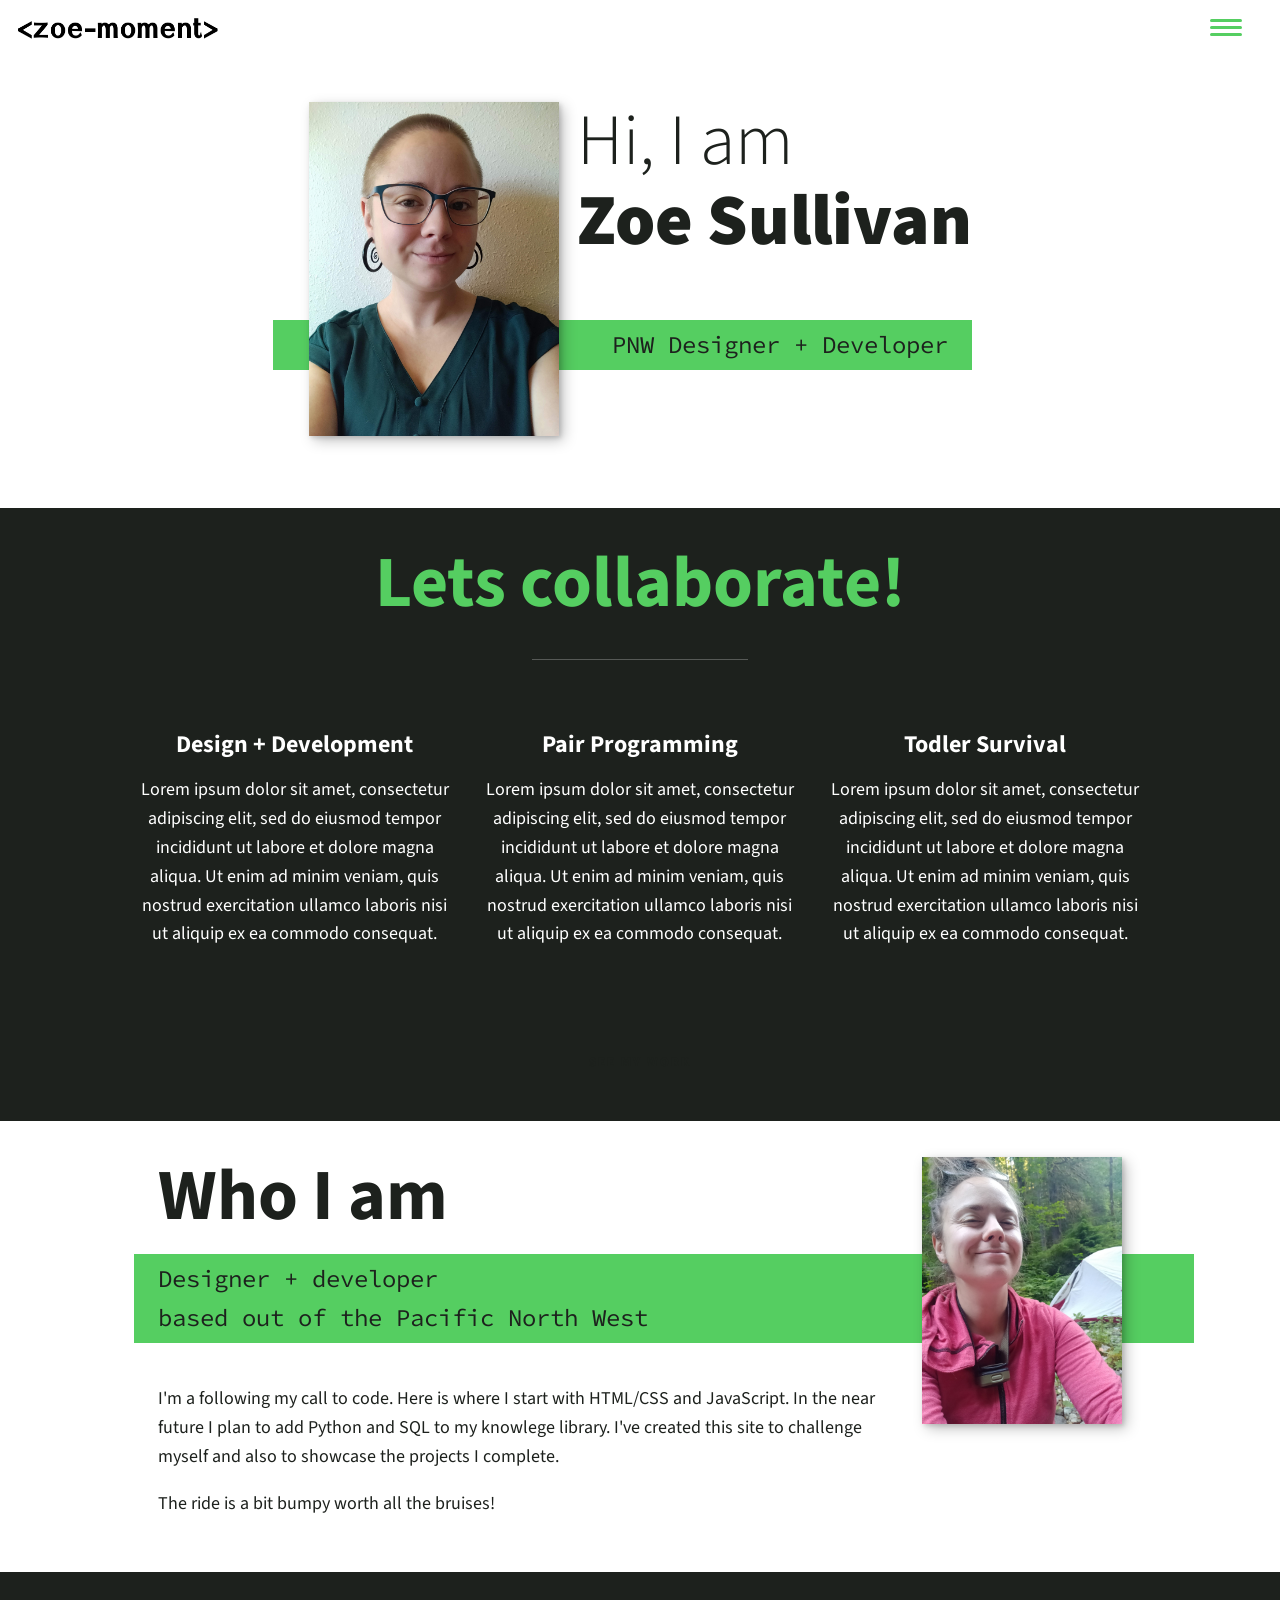
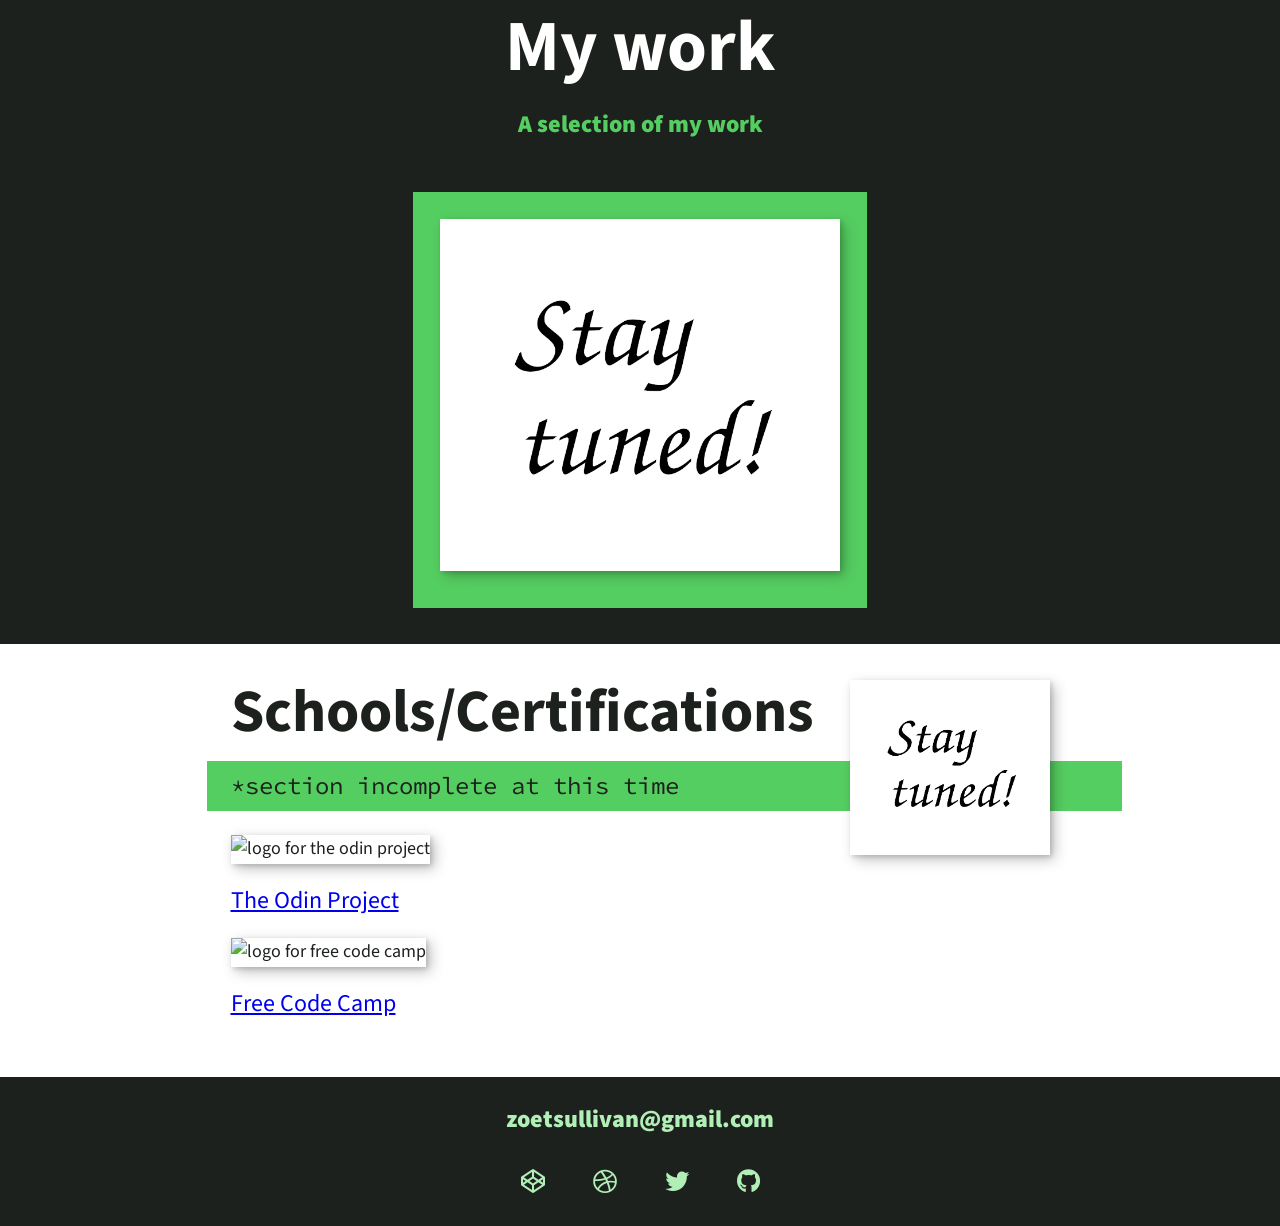
==== index.html @ aca6ae26 "Fix broken nav" ====
<!DOCTYPE html>
<html lang="en">

<head>
  <meta charset="UTF=8">
  <meta name="viewport" content="width=device-width, initial-scale=1.0">
  <title>Portfolio - Zoe T Sullivan</title>
  <link rel="stylesheet" href="https://cdnjs.cloudflare.com/ajax/libs/normalize/7.0.0/normalize.min.css">
  <link rel="stylesheet" href="https://cdnjs.cloudflare.com/ajax/libs/font-awesome/5.11.2/css/all.css"
    integrity="sha256-46qynGAkLSFpVbEBog43gvNhfrOj+BmwXdxFgVK/Kvc=" crossorigin="anonymous" />
  <!-- Update these fonts -->
  <link rel="stylesheet" href="https://fonts.googleapis.com/css?family=Oswald">
  <link rel="stylesheet"
    href="https://fonts.googleapis.com/css?family=Source+Code+Pro:400,900|Source+Sans+Pro:300,900&display=swap">
  <link rel="stylesheet" href="css/styles.css" type="text/css">
</head>

<body>

  <header>
    <div class="logo--div">
      <img src="img/z-logo.png" class="logo">
    </div>
    <button class="nav-toggle btn" aria-label="toggle navigation">
      <span class="hamburger"></span>
    </button>
    <nav class="nav">
      <ul class="nav__list">
        <li class="nav__item"><a href="#home" class="nav__link">Home</a></li>
        <li class="nav__item"><a href="about" class="nav__link">About</a></li>
        <li class="nav__item"><a href="#work" class="nav__link">My Work</a></li>
        <li class="nav__item"><a href="#edu" class="nav__link">Education</a></li>
      </ul>
    </nav>
  </header>



  <main>

    <!-- Introduction -->
    <section class="intro">
      <h1 class="section__title section__title--intro">
        Hi, I am <strong>Zoe Sullivan</strong>
      </h1>
      <p class="section__subtitle section__subtitle--intro">PNW Designer + Developer</p>
      <img src="img/zoe.jpg" alt="a picture of Zoe smiling" class="section__img section__img--intro">
    </section>




      <!-- My Services-->
      <section class="my-services" id="services">
        <h2 class="section__title section__title--services">Lets collaborate!</h2>
        <div class="services">

          <div class="service">
            <h3>Design + Development</h3>
            <p>Lorem ipsum dolor sit amet, consectetur adipiscing elit, sed do eiusmod tempor incididunt ut labore et
              dolore magna aliqua. Ut enim ad minim veniam, quis nostrud exercitation ullamco laboris nisi ut aliquip ex
              ea commodo consequat.</p>
          </div> <!-- / service -->

          <div class="service">
            <h3>Pair Programming</h3>
            <p>Lorem ipsum dolor sit amet, consectetur adipiscing elit, sed do eiusmod tempor incididunt ut labore et
              dolore magna aliqua. Ut enim ad minim veniam, quis nostrud exercitation ullamco laboris nisi ut aliquip ex
              ea commodo consequat.</p>
          </div> <!-- / service -->

          <div class="service">
            <h3>Todler Survival</h3>
            <p>Lorem ipsum dolor sit amet, consectetur adipiscing elit, sed do eiusmod tempor incididunt ut labore et
              dolore magna aliqua. Ut enim ad minim veniam, quis nostrud exercitation ullamco laboris nisi ut aliquip ex
              ea commodo consequat.</p>
          </div> <!-- / service -->

        </div><!-- / services -->
        <a href="#work" class="btn">See My Work</a>
      </section>








      <!-- About Me -->
      <section class="about-me" id="about">
        <h2 class="section__title section__title--about">Who I am</h2>
        <p class="section__subtitle section__subtitle--about">Designer + developer <br/>based out of the Pacific North West
        </p>

        <div class="about-me__body">
          <p>I'm a following my call to code. Here is where I start with HTML/CSS and JavaScript. In the near future I plan to add Python and SQL to my knowlege library. I've created this site to challenge myself and also to showcase the projects I complete. </p>
          <p>The ride is a bit bumpy worth all the bruises!</p>
        </div>

        <img src="img/zoe2.jpg" class="about-me__img" alt="zoe smiling while camping in the woods">
      </section>











      <!-- My Work-->
      <section class="my-work" id="work">
        <h2 class="section__title section__title--work">My work</h2>
        <p class="section__subtitle section__subtitle--work">A selection of my work</p>
        <div class="portfolio">
          <a href="#" class="portfolio__item">
            <img src="img/tbd.png" alt="" class="portfolio__img">
          </a>
          <!--
          <div class="portfolio__item">
            <h3><strong>Tehya Sullivan</strong></h3>
            <p><em>Website managed from 2016 to present. 
              Page hosted and built on Squarespace.com</em></p>
            <p>Tehya Sullivan is a mixed medium artist from Seattle. 
              Her website has gone through multiple iterations
              since it's inception in 2016.</p>
            <a href="https://tehyasullivan.com/">ShadowMoon Ceramics</a>
            </div>
          
          
          <a href="#" class="portfolio__item">
            h3 class="box4-title"><strong>Portfolio Project</strong></h3>
            <p><em>Website managed from 2021 to present. Hosted via GHPages</em></p>
            <p>Prortfolio completed per instruction from Epicodus</p>
              <a href="https://zoe-moment.github.io/portfolio/">My Profile Page</a>
          </a>
          
          <a href="#" class="portfolio__item">
            <img src="img/tbd.png" alt="" class="portfolio__img">
          </a>
          
          <a href="#" class="portfolio__item">
            <img src="img/tbd.png" alt="" class="portfolio__img">
          </a>

          <a href="#" class="portfolio__item">
            <img src="img/tbd.png" alt="" class="portfolio__img">
          </a>     -->          
        </div>
      </section>




      <!-- About Me -->
      <section class="about-me about-me--edu" id="edu">
        <h2 class="section__title section__title--about" id="sc">Schools/Certifications</h2>
        <p class="section__subtitle section__subtitle--about">*section incomplete at this time</p>

        <div class="about-me__body">
        <img src="https://www.theodinproject.com/apple-touch-icon.png" 
        alt="logo for the odin project"
        class="section__img section__img--edu">
        <p><a href="https://www.theodinproject.com/" class="section__subtitle">The Odin Project</a></p>
      </div>
      <div>
        <img src="https://www.freecodecamp.org/icons/icon-144x144.png?v=6cba562cbd10e31af925a976f3db73f7"
          alt="logo for free code camp"
          class="section__img section__img--edu">
        <p><a href="https://www.freecodecamp.org/" class="section__subtitle">Free Code Camp</a></p>
      </div>
    </div>


        <img src="img/tbd.png" class="edu__img" alt="#">
      </section>


<!-- 
    <section class="edu" id="education">
      <div class="box3">
        <h2 class="section__title">SCHOOLS</h2>
        <div>
          <img src="https://www.theodinproject.com/apple-touch-icon.png" 
          alt="logo for the odin project"
          class="section__img section__img--edu">
          <a href="https://www.theodinproject.com/" class="section__subtitle">The Odin Project</a>
        </div>
        <div>
          <img src="https://www.freecodecamp.org/icons/icon-144x144.png?v=6cba562cbd10e31af925a976f3db73f7"
            alt="logo for free code camp"
            class="section__img section__img--edu">
          <a href="https://www.freecodecamp.org/" class="section__subtitle">Free Code Camp</a>
        </div>
      </div>
    </section> -->




<!-- RESOURCES --

      <h1>Resources I have found helpful along my journey</h1>
      <h2>HTML/CSS</h2>
      <a href="https://developer.mozilla.org/en-US/docs/Web/CSS/z-index">Mozilla MDN</a>
      <a href="https://www.samanthaming.com/flexbox30/">Samantha Ming - Flexbox snippets</a>
      <a href="https://css-tricks.com/">CSS Tricks</a>

      <h3>Flexbox</h3>
      <a href="https://www.samanthaming.com/flexbox30/">Flexbox snippets by Smantha Ming</a>
      <a href="#">x</a>
      <a href="#">x</a>
      <p>Paragraph</p>

      <h3>Fonts</h3>
      <a href="https://www.cssfontstack.com/">Web safe fontss</a>
      <a href="#">x</a>

      <h3>Browswer Compatability</h3>
      <a href="https://caniuse.com/css-filters"></a>
      <a href="#">x</a>


      <h2>SOFTWARE</h2>
      <p>VS Code</p>
      <p>Polypane Browser for coding</p>


      <h2>PODCASTS</h2>
      <p>Lady bug dev (the earlier seasons)</p>

  --- END RESOURCES -->




      <!-- Footer -->
      <footer class="footer">
        <a href="mailto:zoetsullivan@gmail.com" class="footer__link">zoetsullivan@gmail.com</a>
        <ul class="social-list">
          <li class="social-list__item">
            <a class="social-list__link" href="https://codepen.io">
              <i class="fab fa-codepen"></i>
            </a>
          </li>
          <li class="social-list__item">
            <a class="social-list__link" href="http://dribbble.com">
              <i class="fab fa-dribbble"></i>
            </a>
          </li>
          <li class="social-list__item">
            <a class="social-list__link" href="https://twitter.com">
              <i class="fab fa-twitter"></i>
            </a>
          </li>
          <li class="social-list__item">
            <a class="social-list__link" href="https://github.com">
              <i class="fab fa-github"></i>
            </a>
          </li>
        </ul>
      </footer>
      <script src="script.js"></script>
    </body>

</html>
---- css/styles.css ----
/* SETTINGS SITE-WIDE */
*,
*::before,
*::after {
  box-sizing: border-box;
}

html {
  scroll-behavior: smooth;
}



/* VAR PROPERTIES */
:root {
  --ff-primary: 'Source Sans Pro', sans-serif;
  --ff-secondary: 'Source Code Pro', monospace;

  --fw-reg: 300;
  --fw-bold: 900;

  --clr-light: #fff;
  --clr-dark: #1d211d;
  --clr-accent: #55ce61;
  --clr-accent-l: #b1efb7;
  --clr-accent-n: #00ff1a;

  --fs-h1: 3rem;
  --fs-h2:2.25rem;
  --fs-h3: 1.25rem;
  --fs-body: 1rem;

  --bs: 0.25em 0.25em 0.75em rgba(0,0,0,.25),
        0.125em 0.125em 0.25em rgba(0,0,0,.15);
}



/*Media query for fonts on large screen size*/
@media (min-width: 800px) {
  :root {
    --fs-h1: 4.5rem;
    --fs-h2: 3.75rem;
    --fs-h3: 1.5rem;
    --fs-body: 1.125rem;
  }
}







/* TYPOGRAPHY */

h1,
h2,
h3 {
  line-height: 1.1;
  margin: 0;
}

h1 { font-size: var(--fs-h1); }
h2 { font-size: var(--fs-h2); }
h3 { font-size: var(--fs-h3); }


strong {
  font-weight: var(--fw-bold);
}


/* TYPOGRAPHY
--- TITLES */

.section__title {
  margin: 0;
  font-size: var(--fs-h1);
}

.section__title--intro {
  font-weight: var(--fw-reg);
}

.section__title--intro strong {
  display: block;
}


/* TYPOGRAPHY
--- SUBTITLES */

.section__subtitle {
  margin: 0;
  font-size: var(--fs-h3);
}

.section__subtitle--intro,
.section__subtitle--about {
  background: var(--clr-accent);
  padding: .25em 1em;
  font-family: var(--ff-secondary);
  margin-bottom: 1em;
}

.section__subtitle--work {
  color: var(--clr-accent);
  font-weight: var(--fw-bold);
  margin-bottom: 2em;
}





/* General LAYOUT Styles*/

body {
  background: var(--clr-light);
  color: var(--clr-dark);
  margin:0;
  font-family: var(--ff-primary);
  font-size: var(--fs-body);
  line-height: 1.6;
}

main {
  display: flex;
  flex-direction: column;
}

section {
  padding: 2em 1em;
}





/* NAV BAR */
header {
  display: flex;
  justify-content: space-between;
  padding: 1em;
}

.logo {
  width: 200px;
  box-shadow: none;
}


.nav {
  position: fixed;
  background: var(--clr-dark);
  color: var(--clr-light);
  top: 0;
  bottom: 0;
  left: 0;
  right: 0;
  z-index: 100;
  
  transform: translateX(100%);
  transition: transform 250ms cubic-bezier(.5, 0, .5, 1);
}

.nav__list {
  list-style: none;
  display: flex;
  height: 100%;
  flex-direction: column;
  justify-content: space-evenly;
  justify-content: center;
  align-items: center;
  margin: 0;
  padding: 0;
}

.nav__link {
  color: var(--clr-accent);
  font-weight: var(--fw-bold);
  font-size: var(--fs-h2);
  text-decoration: none;
}

.nav__link:hover {
  color: var(--clr-accent-n);
  text-decoration: dotted;
}

.nav-toggle {
  padding: 3em;
  background: transparent;
  border: 0;
  cursor: pointer;
  position: absolute;
  right: 1em;
  top: 1em;
  z-index: 1000;
}

.nav-open .nav {
  transform: translateX(0);
}

.nav-open .nav-toggle {
  position: fixed;
}

.nav-open .hamburger {
  transform: rotate(.625turn);
}

.nav-open .hamburger::before {
  transform: rotate(90deg) translateX(-7px);
}

.nav-open .hamburger::after {
  opacity: 0;
}



/* NAV BAR
/* HABURGER MENU */

.hamburger {
  display: block;
  position: relative;
}

.hamburger,
.hamburger::before,
.hamburger::after {
  background: var(--clr-accent);
  width: 2.5em;
  height: 3px;
  border-radius: 1em;
  transition: transform 250ms ease-in-out;
}


.hamburger::before,
.hamburger::after {
  content: '';
  position: absolute;
  left: 0;
  right: 0;
}

.hamburger::before { top: 7px; }
.hamburger::after { bottom: 7px; }



/* 
@media (max-width: 40em) {
} */



/* STYLING 
--- ELEMENTS */

:focus {
  outline: 3px solid var(--clr-accent);
  outline-offset: 3px;
}


img {
  max-width: 100%;
  max-inline-size: 100%;
  box-shadow: var(--bs);
}



/* STYLING
--- BUTTONS */

.btn {
  display: inline-block;
  padding: 1em 2em;
  color: var(--clr-dark);
  text-decoration: none;
  cursor: pointer;
  font-size: .8rem;
  text-transform: uppercase;
  letter-spacing: 2px;
  font-weight: var(--fw-bold);
  transition: transform 200ms ease-in-out;
}

.btn:hover {
  transform: scale(1.1);
}






/* STYLING  
--- TITLE */

.section__title {
  margin-bottom: .25em;
}

/* STYLING  
--- SUBTITLE */

.section__subtitle--intro,
.section__subtitle--paragraph {
  background: var(--clr-accent);
}






/* SECTION
--- INTRO */

.intro {
  position: relative;
}

.section__img--intro {
  box-shadow: var(--bs);
}

@media (min-width: 600px) {
  .intro {
    display: grid;
    width: min-content;
    margin: 0 auto;
    grid-column-gap: 1em;
    grid-template-areas: 
      "img title"
      "img subtitle";
    grid-template-columns: min-content max-content;
  }

  .section__img--intro {
    grid-area: img;
    min-width: 250px;
    position: relative;
    z-index: 2;
  }

  .section__subtitle--intro {
    align-self: start;
    grid-column: -1 / 1;
    grid-row: 2;
    text-align: right;
    position: relative;
    left: -1.5em;
    width: calc(100% + 1.5em);
  }
} /* END @media min-width 600px */




/* My Services Section */

.my-services {
  background-color: var(--clr-dark);
  background-image: url(../img/services-bg.png);
  background-size: cover;
  background-blend-mode: multiply;
  color: var(--clr-light);
  text-align: center;
  margin-top: 2em;
}

.section__title--services {
  color: var(--clr-accent);
  position: relative;
}

.section__title--services::after {
  content: '';
  display: block;
  width: 3em;
  height: 1px;
  margin: 0.5em auto 1em;
  background-color: var(--clr-light);
  opacity: .25;
}

.service {
  max-width: 500px;
  margin: 0 auto;
}

.services {
  margin-bottom: 4em;
}

@media (min-width: 800px) {
  .services {
    display: flex;
    max-width: 1000px;
    margin-right: auto;
    margin-left: auto;
  }

  .service + .service {       /* + allows us to ignore first service element, adding space only to the middle and right instance*/
    margin-left: 2em;
  }
}




/* SECTION
--- ABOUT */

.about {
  border: 1rem solid;
  border: 0.5rem outset pink;
  outline: 0.5rem solid khaki;
  font: bold 1rem sans-serif;
  margin: 2rem;
  padding: 2rem;
  outline-offset: -1rem;
}

/* About Me */

.about-me {
  max-width: 1000px;
  margin: 0 auto;
}

.about-me--edu {
  max-width: 100%; /* ADDED FOR SM SCREEN OVERFLOW */
  font-size: var(--fs-body);
}
.about-me--edu h2 {
  font-size: 2rem; /* ADDED FOR SM SCREEN OVERFLOW */
}

.about-me__img {
  box-shadow: var(--bs);
}

@media (min-width: 600px) {
  .about-me {
    display: grid;
    grid-template-columns: 1fr 200px;
    grid-template-areas: 
          "title img"
          "subtitle img"
          "text img";
    grid-column-gap: 2em; 
  }

  .section__title--about {
    grid-area: title;
  }

  .section__subtitle--about {
    grid-column: 1 / -1;
    grid-row: 2;
    position: relative;
    left: -1em;
    width: calc(100% + 4em);
    padding-left: 1em;
    padding-right: calc(200px + 4em);
  }

  .about-me__img,
  .edu__img {
    grid-area: img;
    position: relative;
    z-index: 2;
  }

  .about-me--edu h2 {
    font-size: var(--fs-h2); /* ADDED FOR SM SCREEN OVERFLOW */
  }
}


/* SECTION
--- EDU */







/* SECTION
--- PROJECTS */

.project {
  display: none !important;
}

.project {
    border: 1rem solid;
    border: 0.5rem outset pink;
    outline: 0.5rem solid khaki;
    font: bold 1rem sans-serif;
    margin: 2rem;
    padding: 2rem;
    outline-offset: -1rem;
}

.box4-project {
  padding: 1rem;
}

/* PORTFOLIO */

/* My Work */ /* Container */
.my-work {
  background-color: var(--clr-dark);
  color: var(--clr-light);
  text-align: center;
}

/* My Work */ /* Items/Links */
.portfolio {
  display: grid;
  grid-template-columns: 
    repeat(auto-fit, minmax(300px, 1fr));
}

.portfolio__item {
  background-color: var(--clr-accent);
  overflow: hidden;
  max-width: fit-content; /* LINE ADDED FOR SINGLE PROJECT */
  padding: 1.5em; /* LINE ADDED FOR SINGLE PROJECT */
  margin-right: auto; /* LINE ADDED FOR SINGLE PROJECT */
  margin-left: auto; /* LINE ADDED FOR SINGLE PROJECT */
} 

.portfolio__img {
  width: 100%;
  max-width: 400px; /* LINE ADDED FOR SINGLE PROJECT */
  overflow: hidden;
  transition: 
    transform 750ms cubic-bezier(.5, 0, .5, 1),
    opacity 250ms linear;
}

.portfolio__item:focus {
  z-index: 2;
}

.portfolio__img:hover,
.portfolio__item:focus .portfolio__img {
  transform: scale(1.2);
  opacity: .5;
}



/* Individual portfolio item styles */

.portfolio-item-individual {
  padding: 0 2em 2em;
  max-width: 1000px;
  margin: 0 auto;
}


.portfolio-item-individual p {
  max-width: 700px;
  margin-left: auto;
  margin-right: auto;
}















/* SECTION 
--- FOOTER */

footer {
  font-size: var(--fs-h3);
  font-weight: var(--fw-bold);
  min-width: 100%;
  margin: auto 0;
  padding: 1em 0;
  text-align: center;
  background-color: #111;
  background-color: var(--clr-dark);
  color: #fff;
  color: var(--clr-accent-l);
}
.footer a { 
  color: inherit;
  text-decoration: none;
}

.footer__link:hover {
  text-decoration: underline;
}

.footer__link:hover,
.social-list__link:hover {
  opacity: .7;
  color: var(--clr-accent-n);
}

.social-list {
  list-style: none;
  display: flex;
  justify-content: center;
  margin: 1em 0;
  margin-bottom: 0;
  padding: 0;
}

.social-list__item {
  margin: 0 .5em;
}

.social-list__link {
  padding: .5em;
}





/* FUN BORDER
  border-radius: 1em 4em 1em 4em / 3em 1em 3em 1em;
*/
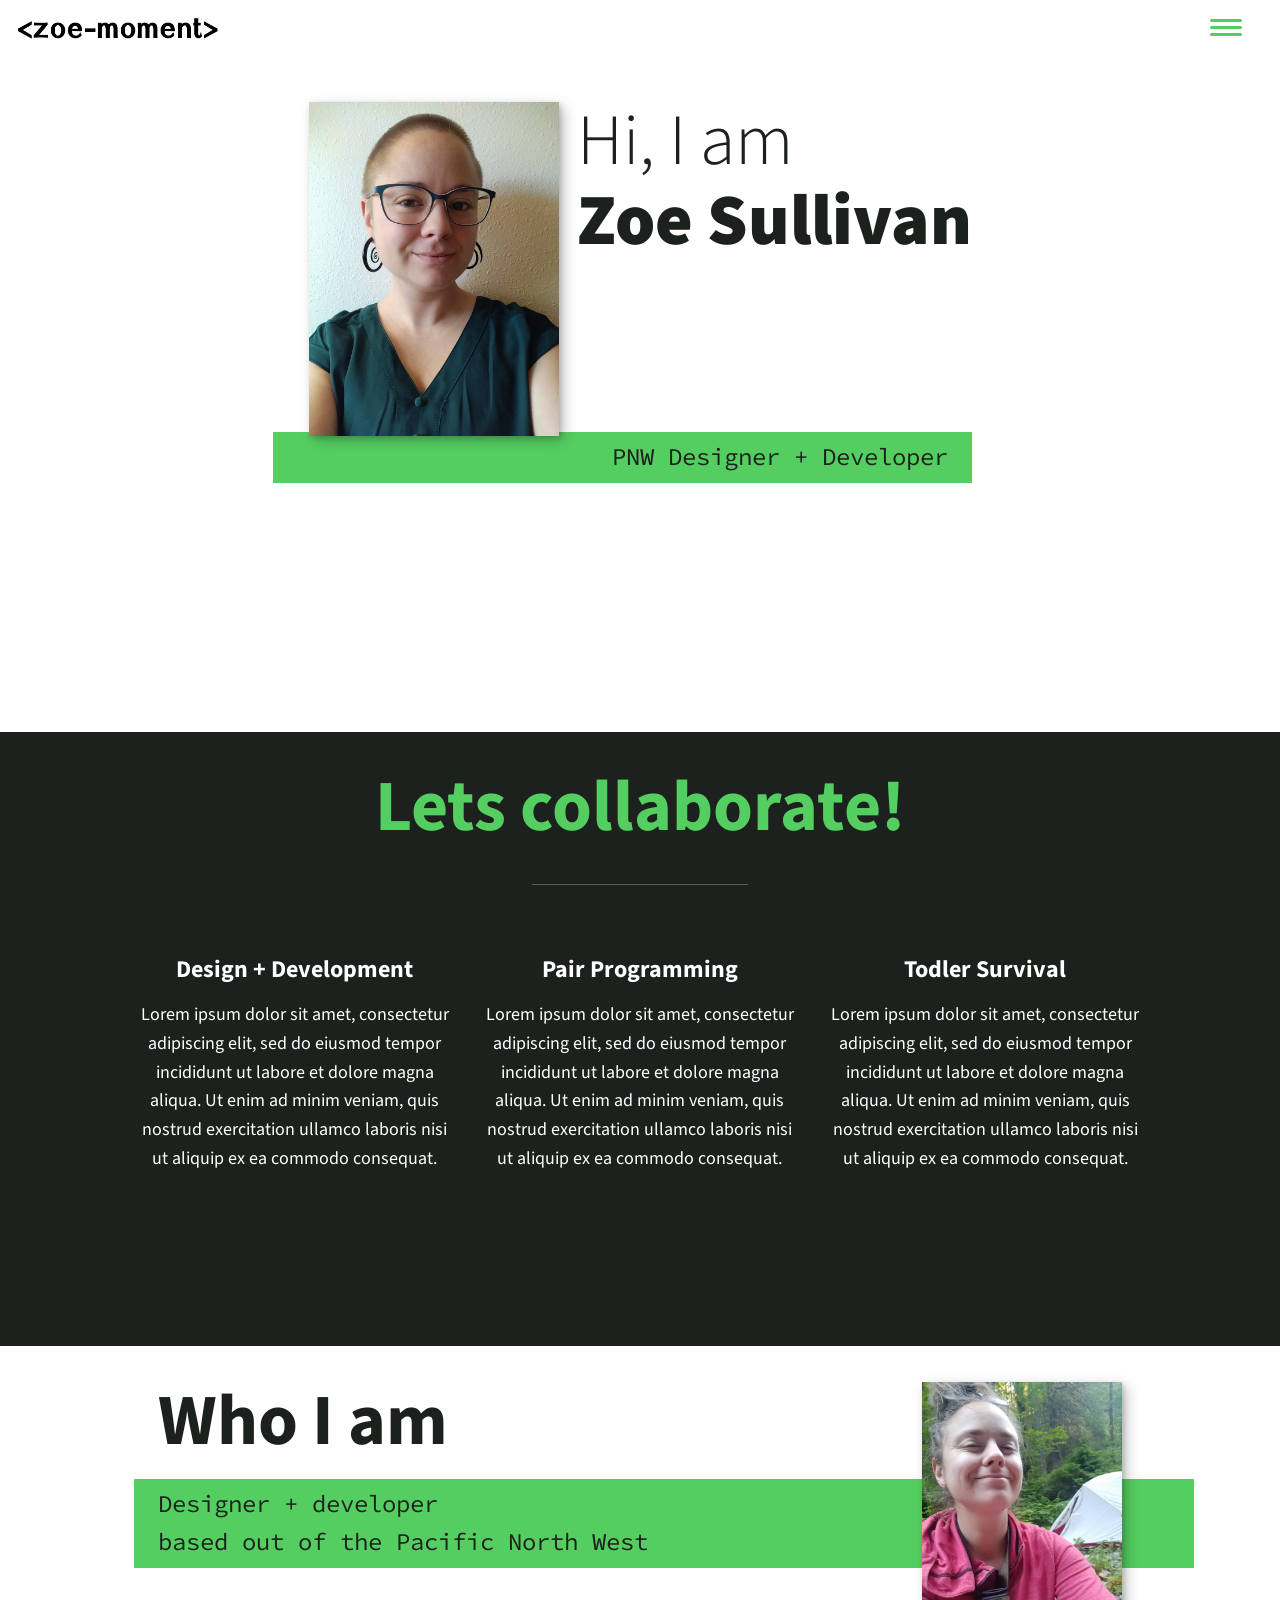
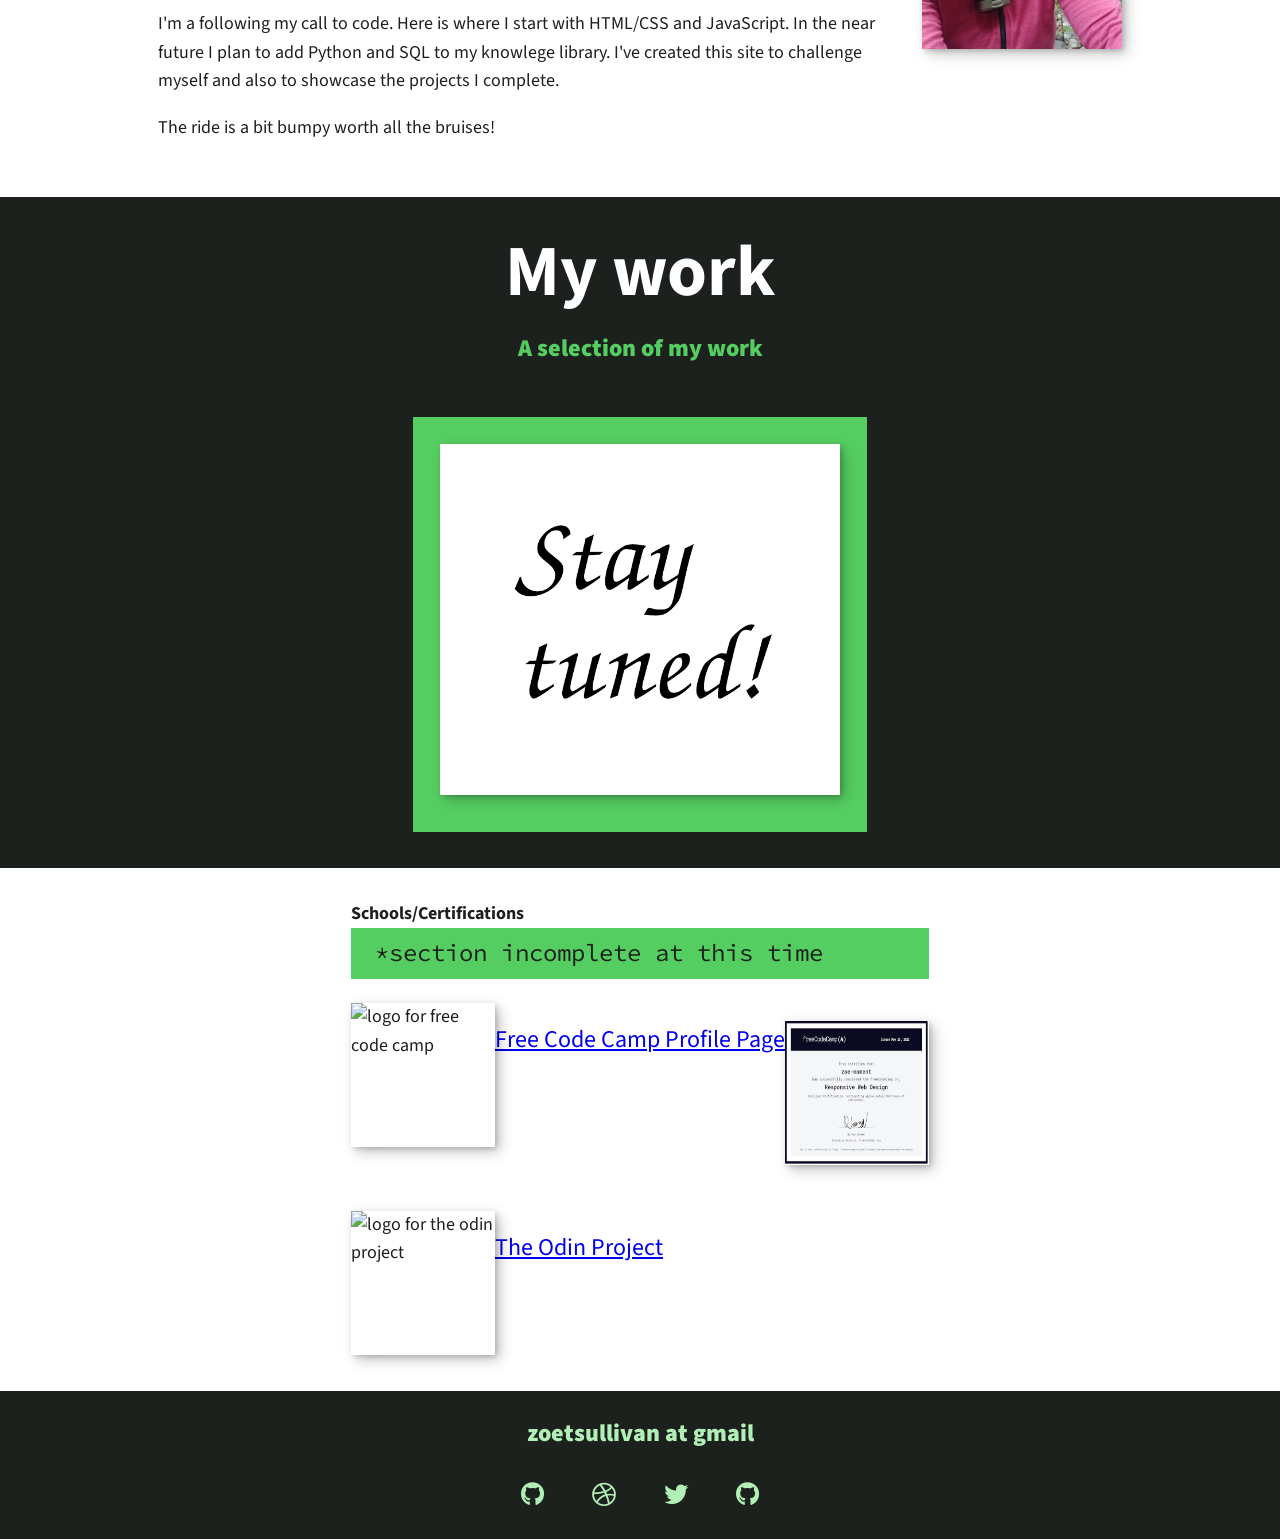
==== commit fa6238fe: "add flexbox to edu" ====
--- a/index.html
+++ b/index.html
@@ -12,14 +12,14 @@
   <link rel="stylesheet" href="https://fonts.googleapis.com/css?family=Oswald">
   <link rel="stylesheet"
     href="https://fonts.googleapis.com/css?family=Source+Code+Pro:400,900|Source+Sans+Pro:300,900&display=swap">
-  <link rel="stylesheet" href="css/styles.css" type="text/css">
+  <link rel="stylesheet" href="assets/css/styles.css" type="text/css">
 </head>
 
 <body>
 
   <header>
     <div class="logo--div">
-      <img src="img/z-logo.png" class="logo">
+      <img src="assets/img/z-logo.png" class="logo">
     </div>
     <button class="nav-toggle btn" aria-label="toggle navigation">
       <span class="hamburger"></span>
@@ -27,7 +27,7 @@
     <nav class="nav">
       <ul class="nav__list">
         <li class="nav__item"><a href="#home" class="nav__link">Home</a></li>
-        <li class="nav__item"><a href="about" class="nav__link">About</a></li>
+        <li class="nav__item"><a href="#about" class="nav__link">About</a></li>
         <li class="nav__item"><a href="#work" class="nav__link">My Work</a></li>
         <li class="nav__item"><a href="#edu" class="nav__link">Education</a></li>
       </ul>
@@ -44,7 +44,7 @@
         Hi, I am <strong>Zoe Sullivan</strong>
       </h1>
       <p class="section__subtitle section__subtitle--intro">PNW Designer + Developer</p>
-      <img src="img/zoe.jpg" alt="a picture of Zoe smiling" class="section__img section__img--intro">
+      <img src="assets/img/zoe.jpg" alt="a picture of Zoe smiling" class="section__img section__img--intro">
     </section>
 
 
@@ -98,7 +98,7 @@
           <p>The ride is a bit bumpy worth all the bruises!</p>
         </div>
 
-        <img src="img/zoe2.jpg" class="about-me__img" alt="zoe smiling while camping in the woods">
+        <img src="assets/img/zoe2.jpg" class="about-me__img" alt="zoe smiling while camping in the woods">
       </section>
 
 
@@ -117,7 +117,7 @@
         <p class="section__subtitle section__subtitle--work">A selection of my work</p>
         <div class="portfolio">
           <a href="#" class="portfolio__item">
-            <img src="img/tbd.png" alt="" class="portfolio__img">
+            <img src="assets/img/tbd.png" alt="" class="portfolio__img">
           </a>
           <!--
           <div class="portfolio__item">
@@ -154,28 +154,27 @@
 
 
 
-
-      <!-- About Me -->
-      <section class="about-me about-me--edu" id="edu">
-        <h2 class="section__title section__title--about" id="sc">Schools/Certifications</h2>
-        <p class="section__subtitle section__subtitle--about">*section incomplete at this time</p>
-
-        <div class="about-me__body">
-        <img src="https://www.theodinproject.com/apple-touch-icon.png" 
-        alt="logo for the odin project"
-        class="section__img section__img--edu">
+      <!-- EDU/About me -->
+      <section class="education" id="edu">
+        <h2 class="section__title section__title--edu" id="sc">Schools/Certifications</h2>
+        <p class="section__subtitle section__subtitle--edu">*section incomplete at this time</p>
+        <div class="flexrow__edu">
+          <img src="https://www.freecodecamp.org/icons/icon-144x144.png" alt="logo for free code camp"
+          class="section__img edu__img">
+          <p><a href="https://www.freecodecamp.org/zoe-moment" class="section__subtitle">Free Code Camp Profile Page</a></p>
+          <p><a href="https://www.freecodecamp.org/certification/zoe-moment/responsive-web-design">
+            <img src="/assets/img/cert-fcc-responsiveWebDesign.png" 
+            class="section__img edu__img"></a></p>
+        </div>
+
+        <div class="flexrow__edu">
+        <img src="https://www.theodinproject.com/apple-touch-icon.png" alt="logo for the odin project" 
+        class="section__img edu__img">
         <p><a href="https://www.theodinproject.com/" class="section__subtitle">The Odin Project</a></p>
       </div>
-      <div>
-        <img src="https://www.freecodecamp.org/icons/icon-144x144.png?v=6cba562cbd10e31af925a976f3db73f7"
-          alt="logo for free code camp"
-          class="section__img section__img--edu">
-        <p><a href="https://www.freecodecamp.org/" class="section__subtitle">Free Code Camp</a></p>
-      </div>
+
     </div>
 
-
-        <img src="img/tbd.png" class="edu__img" alt="#">
       </section>
 
 
@@ -232,6 +231,13 @@
       <h2>PODCASTS</h2>
       <p>Lady bug dev (the earlier seasons)</p>
 
+      open source resources
+      search what is available
+      https://alternativeto.net/software/penpot/about/
+
+      what I have used and liked
+      davinchi
+      penpot
   --- END RESOURCES -->
 
 
@@ -239,31 +245,31 @@
 
       <!-- Footer -->
       <footer class="footer">
-        <a href="mailto:zoetsullivan@gmail.com" class="footer__link">zoetsullivan@gmail.com</a>
+        <a href="mailto:zoetsullivan@gmail.com" class="footer__link">zoetsullivan at gmail</a>
         <ul class="social-list">
           <li class="social-list__item">
-            <a class="social-list__link" href="https://codepen.io">
-              <i class="fab fa-codepen"></i>
-            </a>
-          </li>
-          <li class="social-list__item">
-            <a class="social-list__link" href="http://dribbble.com">
+            <a class="social-list__link" href="https://github.com/zoe-moment">
+              <i class="fab fa-github"></i>
+            </a>
+          </li>
+          <li class="social-list__item">
+            <a class="social-list__link" href="http://dribbble.com/zoe-moment">
               <i class="fab fa-dribbble"></i>
             </a>
           </li>
           <li class="social-list__item">
-            <a class="social-list__link" href="https://twitter.com">
+            <a class="social-list__link" href="https://twitter.com/zoe_moment">
               <i class="fab fa-twitter"></i>
             </a>
           </li>
           <li class="social-list__item">
-            <a class="social-list__link" href="https://github.com">
+            <a class="social-list__link" href="https://github.com/zoe-moment">
               <i class="fab fa-github"></i>
             </a>
           </li>
         </ul>
       </footer>
-      <script src="script.js"></script>
+      <script src="assets/js/script.js"></script>
     </body>
 
 </html>
--- a/assets/css/styles.css
+++ b/assets/css/styles.css
@@ -0,0 +1,712 @@
+/* SETTINGS SITE-WIDE */
+*,
+*::before,
+*::after {
+  box-sizing: border-box;
+}
+
+html {
+  scroll-behavior: smooth;
+}
+
+
+
+/* VAR PROPERTIES */
+:root {
+  --ff-primary: 'Source Sans Pro', sans-serif;
+  --ff-secondary: 'Source Code Pro', monospace;
+
+  --fw-reg: 300;
+  --fw-bold: 900;
+
+  --clr-light: #fff;
+  --clr-dark: #1d211d;
+  --clr-accent: #55ce61;
+  --clr-accent-l: #b1efb7;
+  --clr-accent-n: #00ff1a;
+
+  --fs-h1: 3rem;
+  --fs-h2:2.25rem;
+  --fs-h3: 1.25rem;
+  --fs-body: 1rem;
+
+  --bs: 0.25em 0.25em 0.75em rgba(0,0,0,.25),
+        0.125em 0.125em 0.25em rgba(0,0,0,.15);
+}
+
+
+
+/*Media query for fonts on large screen size*/
+@media (min-width: 800px) {
+  :root {
+    --fs-h1: 4.5rem;
+    --fs-h2: 3.75rem;
+    --fs-h3: 1.5rem;
+    --fs-body: 1.125rem;
+  }
+}
+
+
+
+
+
+
+
+/* TYPOGRAPHY */
+
+h1,
+h2,
+h3 {
+  line-height: 1.1;
+  margin: 0;
+}
+
+h1 { font-size: var(--fs-h1); }
+h2 { font-size: var(--fs-h2); }
+h3 { font-size: var(--fs-h3); }
+
+
+strong {
+  font-weight: var(--fw-bold);
+}
+
+
+/* TYPOGRAPHY
+--- TITLES */
+
+.section__title {
+  margin: 0;
+  font-size: var(--fs-h1);
+}
+
+.section__title--intro {
+  font-weight: var(--fw-reg);
+}
+
+.section__title--intro strong {
+  display: block;
+}
+
+
+/* TYPOGRAPHY
+--- SUBTITLES */
+
+.section__subtitle {
+  margin: 0;
+  font-size: var(--fs-h3);
+}
+
+.section__subtitle--intro,
+.section__subtitle--about,
+.section__subtitle--edu {
+  background: var(--clr-accent);
+  padding: .25em 1em;
+  font-family: var(--ff-secondary);
+  margin-bottom: 1em;
+}
+
+.section__subtitle--work {
+  color: var(--clr-accent);
+  font-weight: var(--fw-bold);
+  margin-bottom: 2em;
+}
+
+
+
+
+
+/* General LAYOUT Styles*/
+
+body {
+  background: var(--clr-light);
+  color: var(--clr-dark);
+  margin:0;
+  font-family: var(--ff-primary);
+  font-size: var(--fs-body);
+  line-height: 1.6;
+}
+
+main {
+  display: flex;
+  flex-direction: column;
+}
+
+section {
+  padding: 2em 1em;
+}
+
+
+
+
+
+/* NAV BAR */
+header {
+  display: flex;
+  justify-content: space-between;
+  padding: 1em;
+}
+
+.logo {
+  width: 200px;
+  box-shadow: none;
+}
+
+
+.nav {
+  position: fixed;
+  background: var(--clr-dark);
+  color: var(--clr-light);
+  top: 0;
+  bottom: 0;
+  left: 0;
+  right: 0;
+  z-index: 100;
+  
+  transform: translateX(100%);
+  transition: transform 250ms cubic-bezier(.5, 0, .5, 1);
+}
+
+.nav__list {
+  list-style: none;
+  display: flex;
+  height: 100%;
+  flex-direction: column;
+  justify-content: space-evenly;
+  justify-content: center;
+  align-items: center;
+  margin: 0;
+  padding: 0;
+}
+
+.nav__link {
+  color: var(--clr-accent);
+  font-weight: var(--fw-bold);
+  font-size: var(--fs-h2);
+  text-decoration: none;
+}
+
+.nav__link:hover {
+  color: var(--clr-accent-n);
+  text-decoration: dotted;
+}
+
+.nav-toggle {
+  padding: 3em;
+  background: transparent;
+  border: 0;
+  cursor: pointer;
+  position: absolute;
+  right: 1em;
+  top: 1em;
+  z-index: 1000;
+}
+
+.nav-open .nav {
+  transform: translateX(0);
+}
+
+.nav-open .nav-toggle {
+  position: fixed;
+}
+
+.nav-open .hamburger {
+  transform: rotate(.625turn);
+}
+
+.nav-open .hamburger::before {
+  transform: rotate(90deg) translateX(-7px);
+}
+
+.nav-open .hamburger::after {
+  opacity: 0;
+}
+
+
+
+/* NAV BAR
+/* HABURGER MENU */
+
+.hamburger {
+  display: block;
+  position: relative;
+}
+
+.hamburger,
+.hamburger::before,
+.hamburger::after {
+  background: var(--clr-accent);
+  width: 2.5em;
+  height: 3px;
+  border-radius: 1em;
+  transition: transform 250ms ease-in-out;
+}
+
+
+.hamburger::before,
+.hamburger::after {
+  content: '';
+  position: absolute;
+  left: 0;
+  right: 0;
+}
+
+.hamburger::before { top: 7px; }
+.hamburger::after { bottom: 7px; }
+
+
+
+/* 
+@media (max-width: 40em) {
+} */
+
+
+
+/* STYLING 
+--- ELEMENTS */
+
+:focus {
+  outline: 3px solid var(--clr-accent);
+  outline-offset: 3px;
+}
+
+
+img {
+  max-width: 100%;
+  max-inline-size: 100%;
+  box-shadow: var(--bs);
+}
+
+
+/* STYLING
+--- BUTTONS */
+
+.btn {
+  display: inline-block;
+  padding: 1em 2em;
+  color: var(--clr-dark);
+  text-decoration: none;
+  cursor: pointer;
+  font-size: .8rem;
+  text-transform: uppercase;
+  letter-spacing: 2px;
+  font-weight: var(--fw-bold);
+  transition: transform 200ms ease-in-out;
+}
+
+.btn:hover {
+  transform: scale(1.1);
+}
+
+
+
+
+
+
+/* STYLING  
+--- TITLE */
+
+.section__title {
+  margin-bottom: .25em;
+}
+
+/* STYLING  
+--- SUBTITLE */
+
+.section__subtitle--intro,
+.section__subtitle--paragraph,
+.section__subtitle--edu {
+  background: var(--clr-accent);
+}
+
+
+
+
+
+
+/* SECTION
+--- INTRO */
+
+.intro {
+  position: relative;
+}
+
+.section__img--intro {
+  box-shadow: var(--bs);
+}
+
+@media (min-width: 600px) {
+  .intro {
+    display: grid;
+    width: min-content;
+    height: 70vh;
+    margin: 0 auto;
+    grid-column-gap: 1em;
+    grid-template-areas: 
+      "img title"
+      "img subtitle";
+    grid-template-columns: min-content max-content;
+  }
+
+  .section__img--intro {
+    grid-area: img;
+    min-width: 250px;
+    position: relative;
+    z-index: 2;
+  }
+
+  .section__subtitle--intro {
+    align-self: start;
+    grid-column: -1 / 1;
+    grid-row: 2;
+    text-align: right;
+    position: relative;
+    left: -1.5em;
+    width: calc(100% + 1.5em);
+  }
+} /* END @media min-width 600px */
+
+
+
+
+/* My Services Section */
+
+.my-services {
+  background-color: var(--clr-dark);
+  background-image: url(../img/services-bg.png);
+  background-size: cover;
+  background-blend-mode: multiply;
+  color: var(--clr-light);
+  text-align: center;
+  margin-top: 2em;
+}
+
+.section__title--services {
+  color: var(--clr-accent);
+  position: relative;
+}
+
+.section__title--services::after {
+  content: '';
+  display: block;
+  width: 3em;
+  height: 1px;
+  margin: 0.5em auto 1em;
+  background-color: var(--clr-light);
+  opacity: .25;
+}
+
+.service {
+  max-width: 500px;
+  margin: 0 auto;
+}
+
+.services {
+  margin-bottom: 4em;
+}
+
+@media (min-width: 800px) {
+  .services {
+    display: flex;
+    max-width: 1000px;
+    margin-right: auto;
+    margin-left: auto;
+  }
+
+  .service + .service {       /* + allows us to ignore first service element, adding space only to the middle and right instance*/
+    margin-left: 2em;
+  }
+}
+
+
+
+
+/* SECTION
+--- ABOUT */
+
+.about {
+  border: 1rem solid;
+  border: 0.5rem outset pink;
+  outline: 0.5rem solid khaki;
+  font: bold 1rem sans-serif;
+  margin: 2rem;
+  padding: 2rem;
+  outline-offset: -1rem;
+}
+
+/* About Me */
+
+.about-me {
+  max-width: 1000px;
+  margin: 0 auto;
+}
+
+.about-me--edu {
+  max-width: 100%; /* ADDED FOR SM SCREEN OVERFLOW */
+  font-size: var(--fs-body);
+}
+.about-me--edu h2 {
+  font-size: 2rem; /* ADDED FOR SM SCREEN OVERFLOW */
+}
+
+.about-me__img {
+  box-shadow: var(--bs);
+}
+
+@media (min-width: 600px) {
+  
+  .about-me {
+    display: grid;
+    grid-template-columns: 1fr 200px;
+    grid-template-areas: 
+          "title img"
+          "subtitle img"
+          "text img";
+    grid-column-gap: 2em; 
+  }
+
+  .section__title--about {
+    grid-area: title;
+  }
+
+  .section__subtitle--about {
+    grid-column: 1 / -1;
+    grid-row: 2;
+    position: relative;
+    left: -1em;
+    width: calc(100% + 4em);
+    padding-left: 1em;
+    padding-right: calc(200px + 4em);
+  }
+
+  .about-me__img,
+  .edu__img {
+    grid-area: img;
+    position: relative;
+    z-index: 2;
+  }
+
+  .about-me--edu h2 {
+    font-size: var(--fs-h2); /* ADDED FOR SM SCREEN OVERFLOW */
+  }
+}
+
+
+/* SECTION
+--- EDU */
+
+.education {
+  max-width: 1000px;
+  margin: 0 auto;
+}
+
+.section__title--edu {
+  max-width: 100%; /* ADDED FOR SM SCREEN OVERFLOW */
+  font-size: var(--fs-body);
+}
+
+.edu__img {
+  box-shadow: var(--bs);
+  height: 144px;
+  max-width: 144px;
+}
+
+.flexrow__edu {
+  display: flex;
+  flex-direction: row;
+  margin-top: 1em;
+}
+
+@media (min-width: 600px) {
+  /* 
+  .education {
+    display: grid;
+    grid-template-columns: 1fr 200px;
+    grid-template-areas: 
+          "title img"
+          "subtitle img"
+          "text img";
+    grid-column-gap: 2em; 
+  }
+
+  .section__title--edu {
+    grid-area: title;
+  }
+
+  .section__subtitle--edu {
+    grid-column: 1 / -1;
+    grid-row: 2;
+    position: relative;
+    left: -1em;
+    width: calc(100% + 4em);
+    padding-left: 1em;
+    padding-right: calc(200px + 4em);
+  }
+
+  .edu__img,
+  .edu__img {
+    grid-area: img;
+    position: relative;
+    z-index: 2;
+  }
+ */
+  .about-me--edu h2 {
+    font-size: var(--fs-h2); /* ADDED FOR SM SCREEN OVERFLOW */
+  }
+}
+
+
+
+
+
+
+
+/* SECTION
+--- PROJECTS */
+
+.project {
+  display: none !important;
+}
+
+.project {
+    border: 1rem solid;
+    border: 0.5rem outset pink;
+    outline: 0.5rem solid khaki;
+    font: bold 1rem sans-serif;
+    margin: 2rem;
+    padding: 2rem;
+    outline-offset: -1rem;
+}
+
+.box4-project {
+  padding: 1rem;
+}
+
+/* PORTFOLIO */
+
+/* My Work */ /* Container */
+.my-work {
+  background-color: var(--clr-dark);
+  color: var(--clr-light);
+  text-align: center;
+}
+
+/* My Work */ /* Items/Links */
+.portfolio {
+  display: grid;
+  grid-template-columns: 
+    repeat(auto-fit, minmax(300px, 1fr));
+}
+
+.portfolio__item {
+  background-color: var(--clr-accent);
+  overflow: hidden;
+  max-width: fit-content; /* LINE ADDED FOR SINGLE PROJECT */
+  padding: 1.5em; /* LINE ADDED FOR SINGLE PROJECT */
+  margin-right: auto; /* LINE ADDED FOR SINGLE PROJECT */
+  margin-left: auto; /* LINE ADDED FOR SINGLE PROJECT */
+} 
+
+.portfolio__img {
+  width: 100%;
+  max-width: 400px; /* LINE ADDED FOR SINGLE PROJECT */
+  overflow: hidden;
+  transition: 
+    transform 750ms cubic-bezier(.5, 0, .5, 1),
+    opacity 250ms linear;
+}
+
+.portfolio__item:focus {
+  z-index: 2;
+}
+
+.portfolio__img:hover,
+.portfolio__item:focus .portfolio__img {
+  transform: scale(1.2);
+  opacity: .5;
+}
+
+
+
+/* Individual portfolio item styles */
+
+.portfolio-item-individual {
+  padding: 0 2em 2em;
+  max-width: 1000px;
+  margin: 0 auto;
+}
+
+
+.portfolio-item-individual p {
+  max-width: 700px;
+  margin-left: auto;
+  margin-right: auto;
+}
+
+
+
+
+
+
+
+
+
+
+
+
+
+
+
+/* SECTION 
+--- FOOTER */
+
+footer {
+  font-size: var(--fs-h3);
+  font-weight: var(--fw-bold);
+  min-width: 100%;
+  margin: auto 0;
+  padding: 1em 0;
+  text-align: center;
+  background-color: #111;
+  background-color: var(--clr-dark);
+  color: #fff;
+  color: var(--clr-accent-l);
+}
+.footer a { 
+  color: inherit;
+  text-decoration: none;
+}
+
+.footer__link:hover {
+  text-decoration: underline;
+}
+
+.footer__link:hover,
+.social-list__link:hover {
+  opacity: .7;
+  color: var(--clr-accent-n);
+}
+
+.social-list {
+  list-style: none;
+  display: flex;
+  justify-content: center;
+  margin: 1em 0;
+  margin-bottom: 0;
+  padding: 0;
+}
+
+.social-list__item {
+  margin: 0 .5em;
+}
+
+.social-list__link {
+  padding: .5em;
+}
+
+
+
+
+
+/* FUN BORDER
+  border-radius: 1em 4em 1em 4em / 3em 1em 3em 1em;
+*/
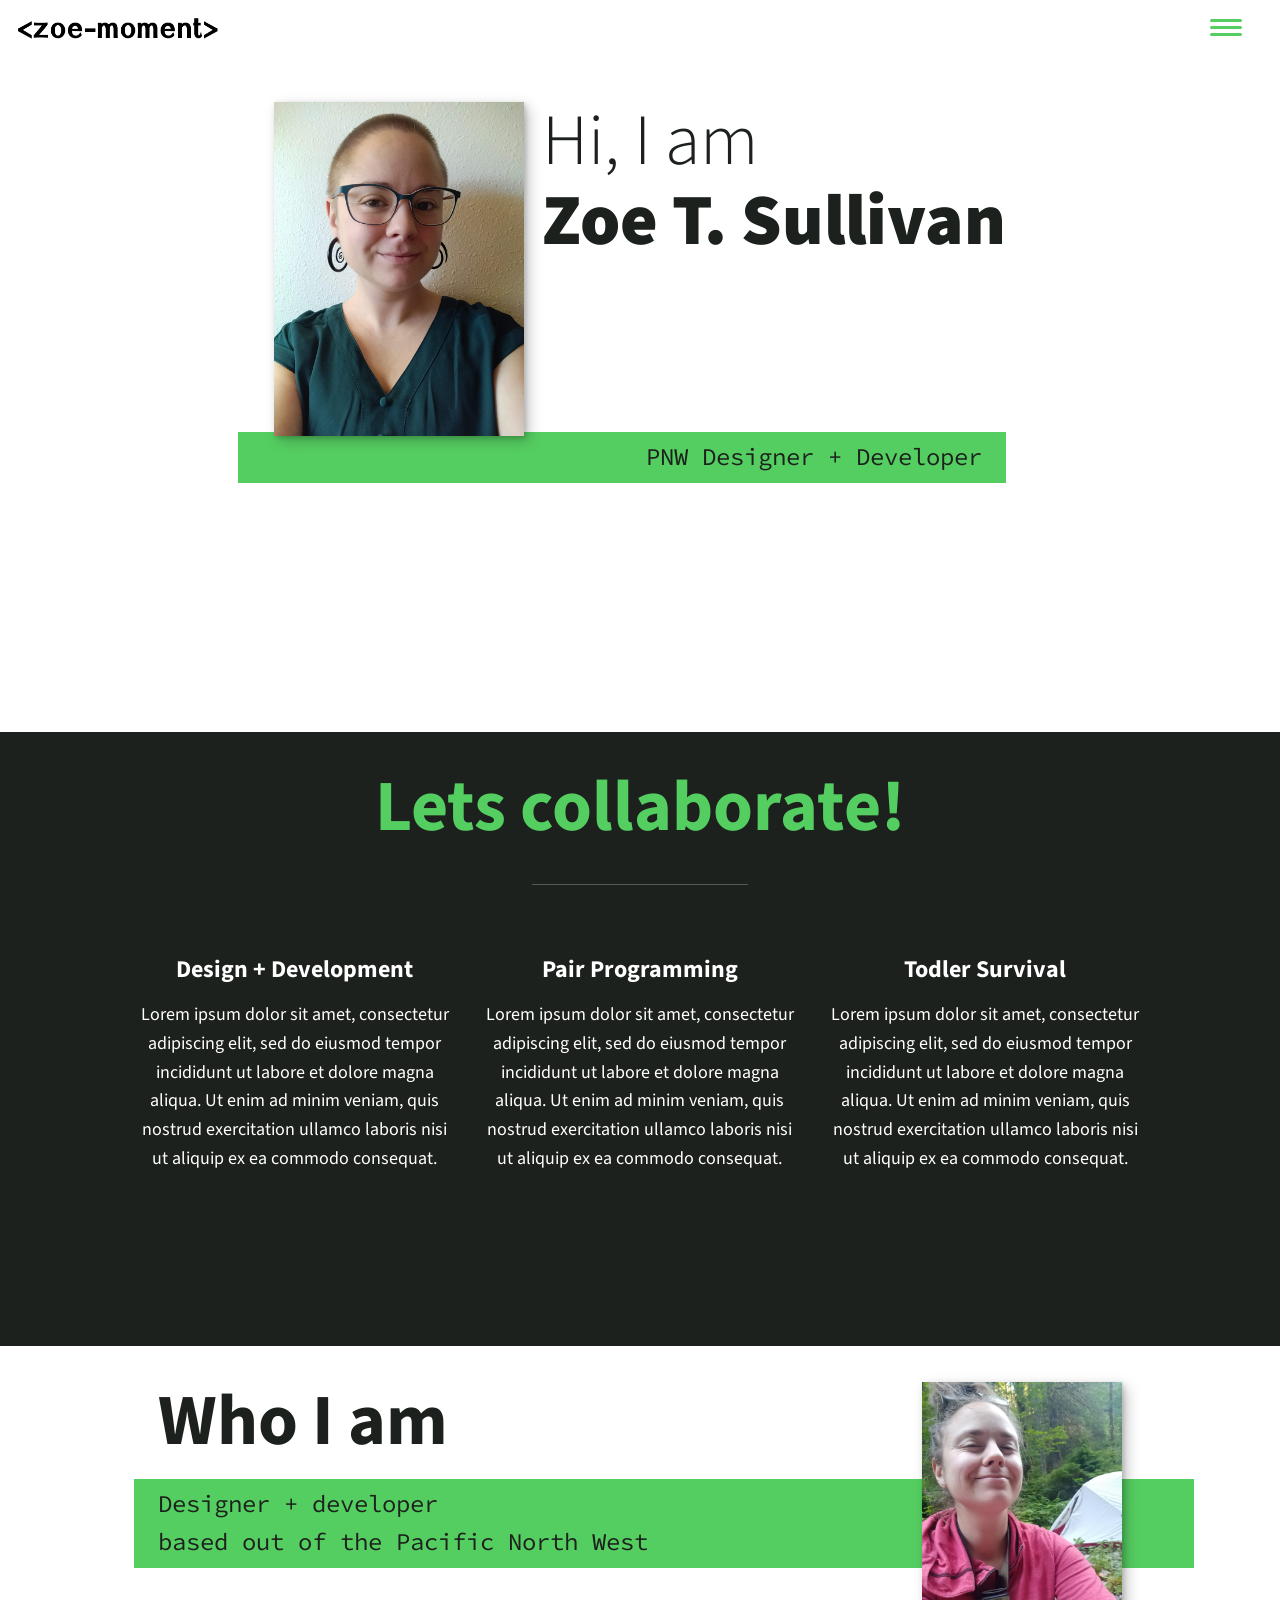
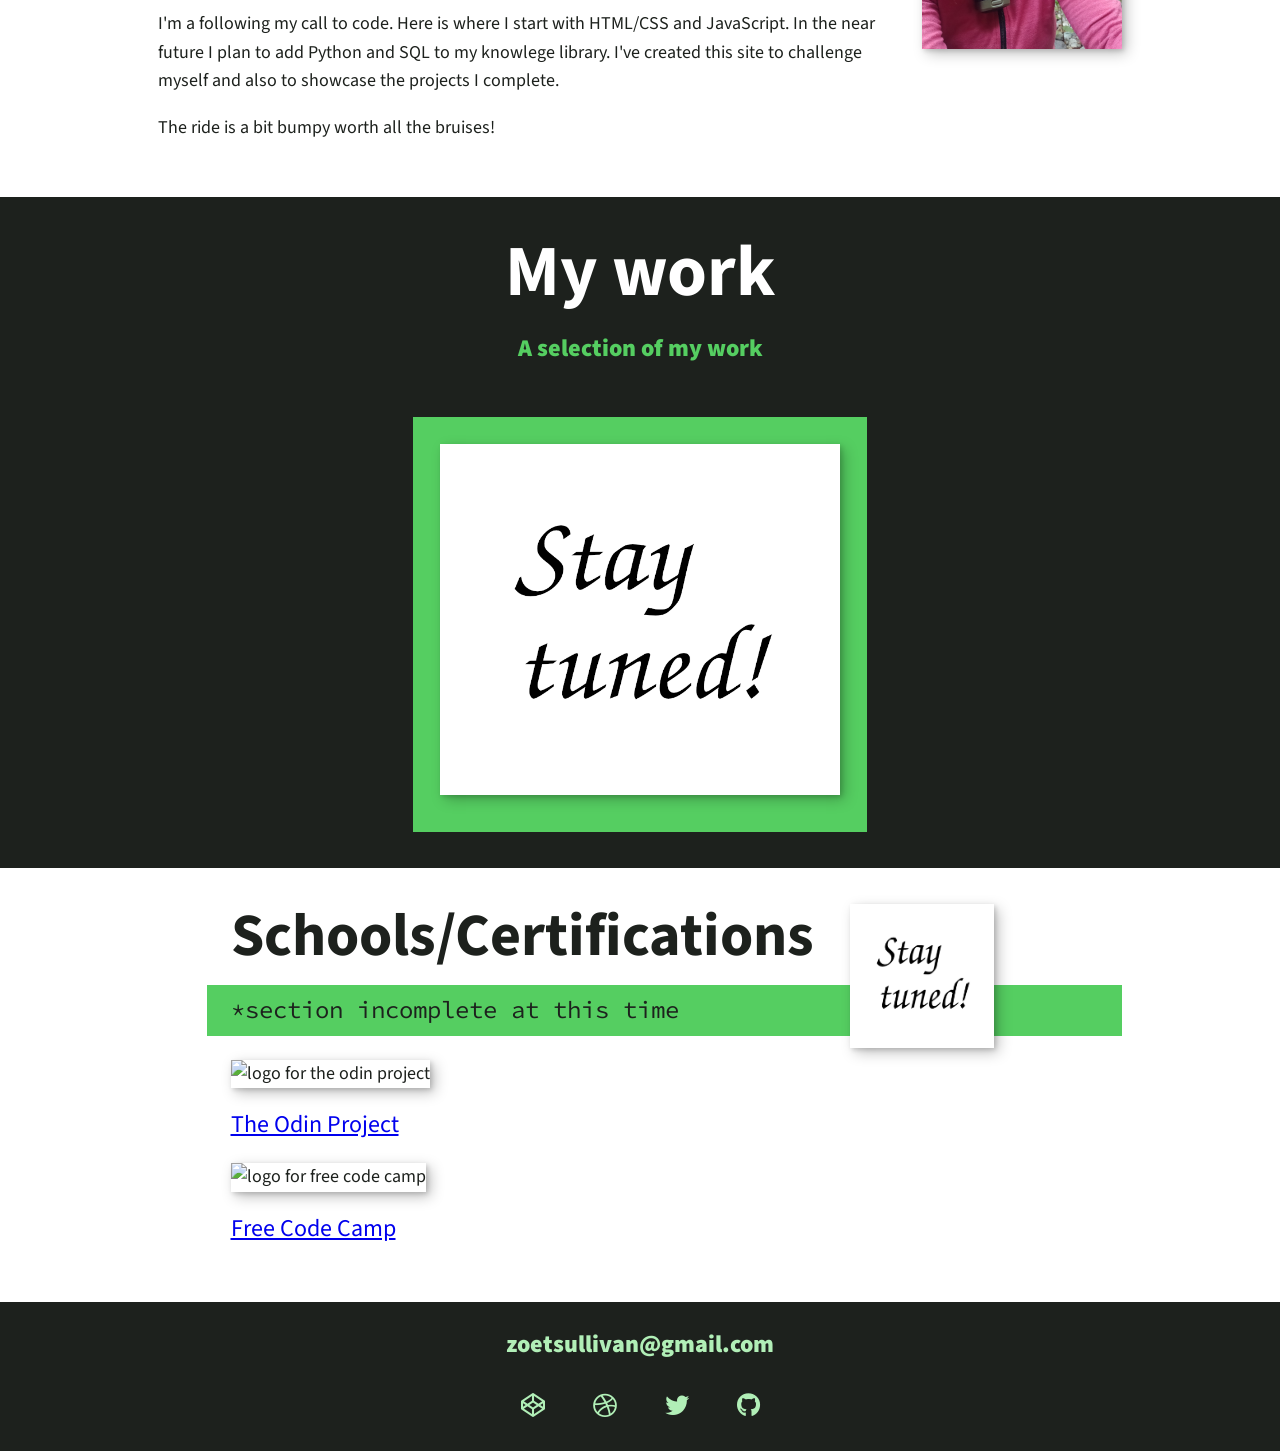
==== commit 08533ca6: "reconnect CSS file after file management" ====
--- a/index.html
+++ b/index.html
@@ -10,8 +10,7 @@
     integrity="sha256-46qynGAkLSFpVbEBog43gvNhfrOj+BmwXdxFgVK/Kvc=" crossorigin="anonymous" />
   <!-- Update these fonts -->
   <link rel="stylesheet" href="https://fonts.googleapis.com/css?family=Oswald">
-  <link rel="stylesheet"
-    href="https://fonts.googleapis.com/css?family=Source+Code+Pro:400,900|Source+Sans+Pro:300,900&display=swap">
+  <link rel="stylesheet" href="https://fonts.googleapis.com/css?family=Source+Code+Pro:400,900|Source+Sans+Pro:300,900&display=swap">
   <link rel="stylesheet" href="assets/css/styles.css" type="text/css">
 </head>
 
@@ -41,7 +40,7 @@
     <!-- Introduction -->
     <section class="intro">
       <h1 class="section__title section__title--intro">
-        Hi, I am <strong>Zoe Sullivan</strong>
+        Hi, I am <strong>Zoe T. Sullivan</strong>
       </h1>
       <p class="section__subtitle section__subtitle--intro">PNW Designer + Developer</p>
       <img src="assets/img/zoe.jpg" alt="a picture of Zoe smiling" class="section__img section__img--intro">
@@ -98,7 +97,7 @@
           <p>The ride is a bit bumpy worth all the bruises!</p>
         </div>
 
-        <img src="assets/img/zoe2.jpg" class="about-me__img" alt="zoe smiling while camping in the woods">
+        <img src="img/zoe2.jpg" class="about-me__img" alt="zoe smiling while camping in the woods">
       </section>
 
 
@@ -154,27 +153,28 @@
 
 
 
-      <!-- EDU/About me -->
-      <section class="education" id="edu">
-        <h2 class="section__title section__title--edu" id="sc">Schools/Certifications</h2>
-        <p class="section__subtitle section__subtitle--edu">*section incomplete at this time</p>
-        <div class="flexrow__edu">
-          <img src="https://www.freecodecamp.org/icons/icon-144x144.png" alt="logo for free code camp"
-          class="section__img edu__img">
-          <p><a href="https://www.freecodecamp.org/zoe-moment" class="section__subtitle">Free Code Camp Profile Page</a></p>
-          <p><a href="https://www.freecodecamp.org/certification/zoe-moment/responsive-web-design">
-            <img src="/assets/img/cert-fcc-responsiveWebDesign.png" 
-            class="section__img edu__img"></a></p>
-        </div>
-
-        <div class="flexrow__edu">
-        <img src="https://www.theodinproject.com/apple-touch-icon.png" alt="logo for the odin project" 
-        class="section__img edu__img">
+
+      <!-- About Me -->
+      <section class="about-me about-me--edu" id="edu">
+        <h2 class="section__title section__title--about" id="sc">Schools/Certifications</h2>
+        <p class="section__subtitle section__subtitle--about">*section incomplete at this time</p>
+
+        <div class="about-me__body">
+        <img src="https://www.theodinproject.com/apple-touch-icon.png" 
+        alt="logo for the odin project"
+        class="section__img section__img--edu">
         <p><a href="https://www.theodinproject.com/" class="section__subtitle">The Odin Project</a></p>
       </div>
-
+      <div>
+        <img src="https://www.freecodecamp.org/icons/icon-144x144.png?v=6cba562cbd10e31af925a976f3db73f7"
+          alt="logo for free code camp"
+          class="section__img section__img--edu">
+        <p><a href="https://www.freecodecamp.org/" class="section__subtitle">Free Code Camp</a></p>
+      </div>
     </div>
 
+
+        <img src="assets/img/tbd.png" class="edu__img" alt="#">
       </section>
 
 
@@ -231,13 +231,6 @@
       <h2>PODCASTS</h2>
       <p>Lady bug dev (the earlier seasons)</p>
 
-      open source resources
-      search what is available
-      https://alternativeto.net/software/penpot/about/
-
-      what I have used and liked
-      davinchi
-      penpot
   --- END RESOURCES -->
 
 
@@ -245,25 +238,25 @@
 
       <!-- Footer -->
       <footer class="footer">
-        <a href="mailto:zoetsullivan@gmail.com" class="footer__link">zoetsullivan at gmail</a>
+        <a href="mailto:zoetsullivan@gmail.com" class="footer__link">zoetsullivan@gmail.com</a>
         <ul class="social-list">
           <li class="social-list__item">
-            <a class="social-list__link" href="https://github.com/zoe-moment">
-              <i class="fab fa-github"></i>
-            </a>
-          </li>
-          <li class="social-list__item">
-            <a class="social-list__link" href="http://dribbble.com/zoe-moment">
+            <a class="social-list__link" href="https://codepen.io">
+              <i class="fab fa-codepen"></i>
+            </a>
+          </li>
+          <li class="social-list__item">
+            <a class="social-list__link" href="http://dribbble.com">
               <i class="fab fa-dribbble"></i>
             </a>
           </li>
           <li class="social-list__item">
-            <a class="social-list__link" href="https://twitter.com/zoe_moment">
+            <a class="social-list__link" href="https://twitter.com">
               <i class="fab fa-twitter"></i>
             </a>
           </li>
           <li class="social-list__item">
-            <a class="social-list__link" href="https://github.com/zoe-moment">
+            <a class="social-list__link" href="https://github.com">
               <i class="fab fa-github"></i>
             </a>
           </li>
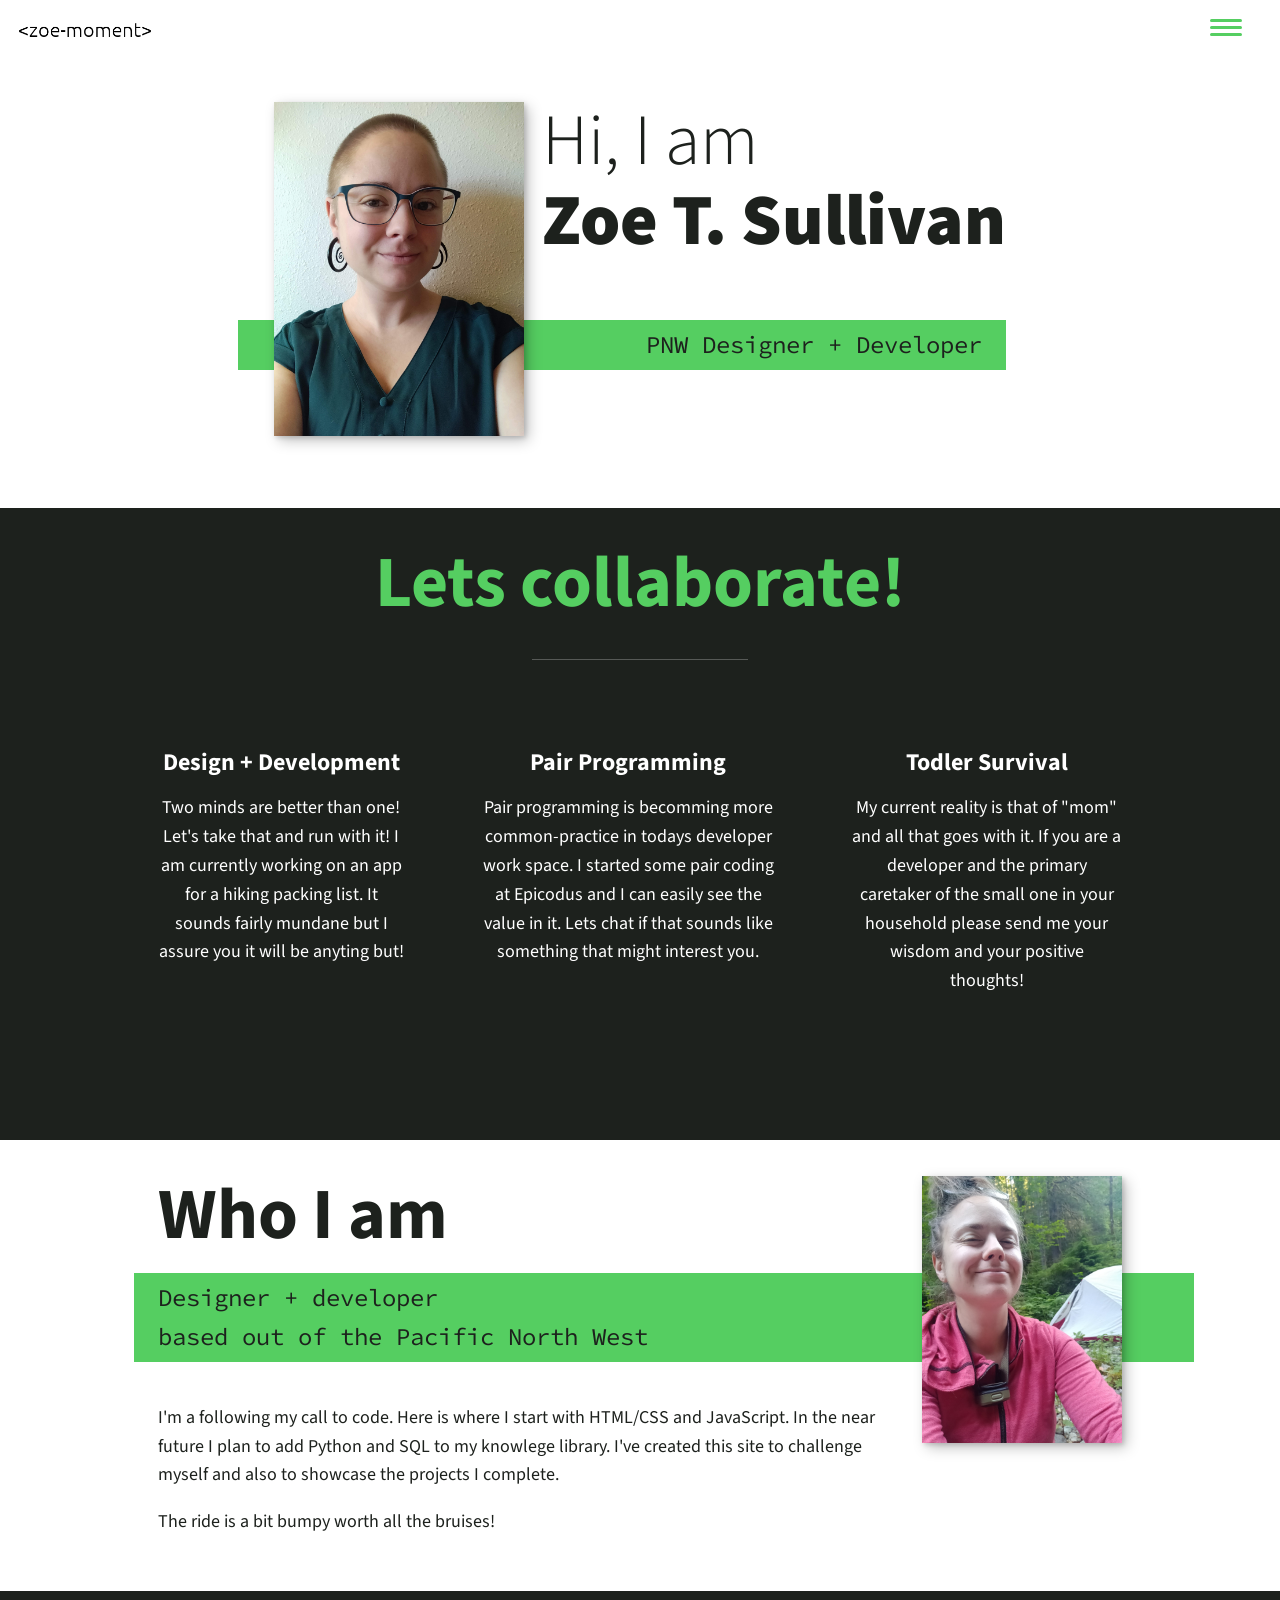
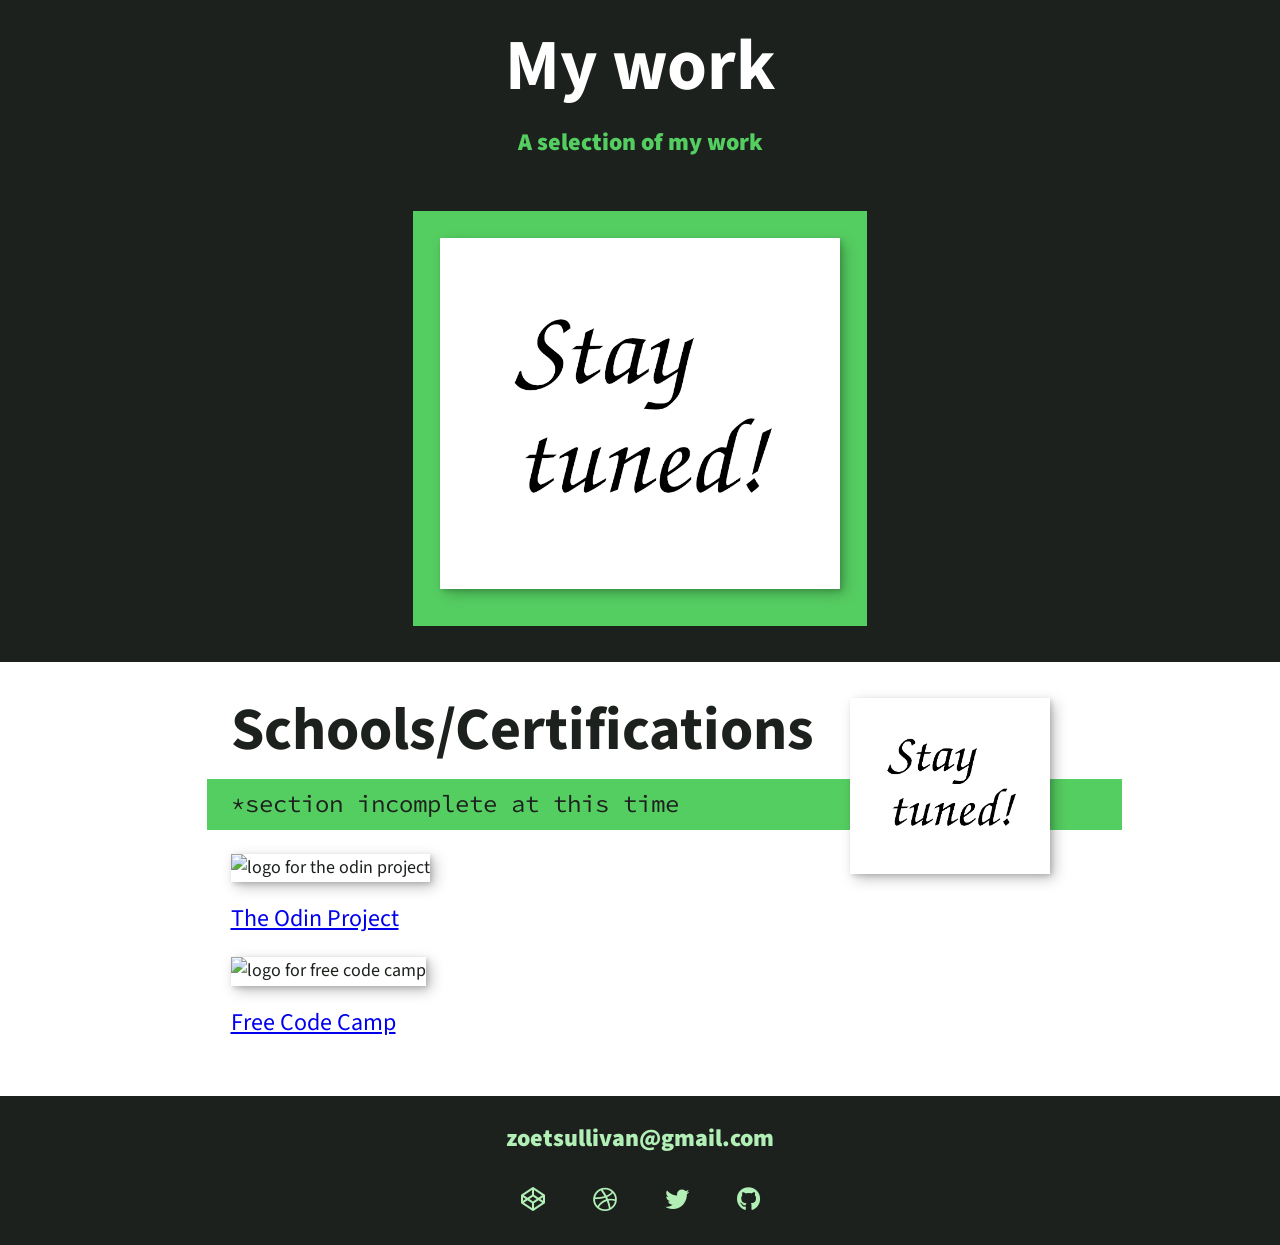
==== commit 31607c02: "add copy to my service section" ====
--- a/index.html
+++ b/index.html
@@ -18,7 +18,7 @@
 
   <header>
     <div class="logo--div">
-      <img src="assets/img/z-logo.png" class="logo">
+      <img src="assets/img/z-logo2.png" class="logo">
     </div>
     <button class="nav-toggle btn" aria-label="toggle navigation">
       <span class="hamburger"></span>
@@ -56,27 +56,21 @@
 
           <div class="service">
             <h3>Design + Development</h3>
-            <p>Lorem ipsum dolor sit amet, consectetur adipiscing elit, sed do eiusmod tempor incididunt ut labore et
-              dolore magna aliqua. Ut enim ad minim veniam, quis nostrud exercitation ullamco laboris nisi ut aliquip ex
-              ea commodo consequat.</p>
+            <p>Two minds are better than one! Let's take that and run with it! I am currently working on an app for a hiking packing list. It sounds fairly mundane but I assure you it will be anyting but!</p>
           </div> <!-- / service -->
 
           <div class="service">
             <h3>Pair Programming</h3>
-            <p>Lorem ipsum dolor sit amet, consectetur adipiscing elit, sed do eiusmod tempor incididunt ut labore et
-              dolore magna aliqua. Ut enim ad minim veniam, quis nostrud exercitation ullamco laboris nisi ut aliquip ex
-              ea commodo consequat.</p>
+            <p>Pair programming is becomming more common-practice in todays developer work space. I started some pair coding at Epicodus and I can easily see the value in it. Lets chat if that sounds like something that might interest you.</p>
           </div> <!-- / service -->
 
           <div class="service">
             <h3>Todler Survival</h3>
-            <p>Lorem ipsum dolor sit amet, consectetur adipiscing elit, sed do eiusmod tempor incididunt ut labore et
-              dolore magna aliqua. Ut enim ad minim veniam, quis nostrud exercitation ullamco laboris nisi ut aliquip ex
-              ea commodo consequat.</p>
+            <p>My current reality is that of "mom" and all that goes with it. If you are a developer and the primary caretaker of the small one in your household please send me your wisdom and your positive thoughts!</p>
           </div> <!-- / service -->
 
-        </div><!-- / services -->
-        <a href="#work" class="btn">See My Work</a>
+        </div><!-- / services 
+        <a href="#work" class="btn">See My Work</a> -->
       </section>
 
 
@@ -97,7 +91,7 @@
           <p>The ride is a bit bumpy worth all the bruises!</p>
         </div>
 
-        <img src="img/zoe2.jpg" class="about-me__img" alt="zoe smiling while camping in the woods">
+        <img src="assets/img/zoe2.jpg" class="about-me__img" alt="zoe smiling while camping in the woods">
       </section>
 
 
--- a/assets/css/styles.css
+++ b/assets/css/styles.css
@@ -97,8 +97,7 @@
 }
 
 .section__subtitle--intro,
-.section__subtitle--about,
-.section__subtitle--edu {
+.section__subtitle--about {
   background: var(--clr-accent);
   padding: .25em 1em;
   font-family: var(--ff-secondary);
@@ -149,6 +148,7 @@
 .logo {
   width: 200px;
   box-shadow: none;
+  color: var(--clr-accent);
 }
 
 
@@ -277,6 +277,7 @@
 }
 
 
+
 /* STYLING
 --- BUTTONS */
 
@@ -313,8 +314,7 @@
 --- SUBTITLE */
 
 .section__subtitle--intro,
-.section__subtitle--paragraph,
-.section__subtitle--edu {
+.section__subtitle--paragraph {
   background: var(--clr-accent);
 }
 
@@ -338,7 +338,6 @@
   .intro {
     display: grid;
     width: min-content;
-    height: 70vh;
     margin: 0 auto;
     grid-column-gap: 1em;
     grid-template-areas: 
@@ -398,6 +397,7 @@
 .service {
   max-width: 500px;
   margin: 0 auto;
+  padding: 1em;
 }
 
 .services {
@@ -453,7 +453,6 @@
 }
 
 @media (min-width: 600px) {
-  
   .about-me {
     display: grid;
     grid-template-columns: 1fr 200px;
@@ -493,66 +492,6 @@
 
 /* SECTION
 --- EDU */
-
-.education {
-  max-width: 1000px;
-  margin: 0 auto;
-}
-
-.section__title--edu {
-  max-width: 100%; /* ADDED FOR SM SCREEN OVERFLOW */
-  font-size: var(--fs-body);
-}
-
-.edu__img {
-  box-shadow: var(--bs);
-  height: 144px;
-  max-width: 144px;
-}
-
-.flexrow__edu {
-  display: flex;
-  flex-direction: row;
-  margin-top: 1em;
-}
-
-@media (min-width: 600px) {
-  /* 
-  .education {
-    display: grid;
-    grid-template-columns: 1fr 200px;
-    grid-template-areas: 
-          "title img"
-          "subtitle img"
-          "text img";
-    grid-column-gap: 2em; 
-  }
-
-  .section__title--edu {
-    grid-area: title;
-  }
-
-  .section__subtitle--edu {
-    grid-column: 1 / -1;
-    grid-row: 2;
-    position: relative;
-    left: -1em;
-    width: calc(100% + 4em);
-    padding-left: 1em;
-    padding-right: calc(200px + 4em);
-  }
-
-  .edu__img,
-  .edu__img {
-    grid-area: img;
-    position: relative;
-    z-index: 2;
-  }
- */
-  .about-me--edu h2 {
-    font-size: var(--fs-h2); /* ADDED FOR SM SCREEN OVERFLOW */
-  }
-}
 
 
 
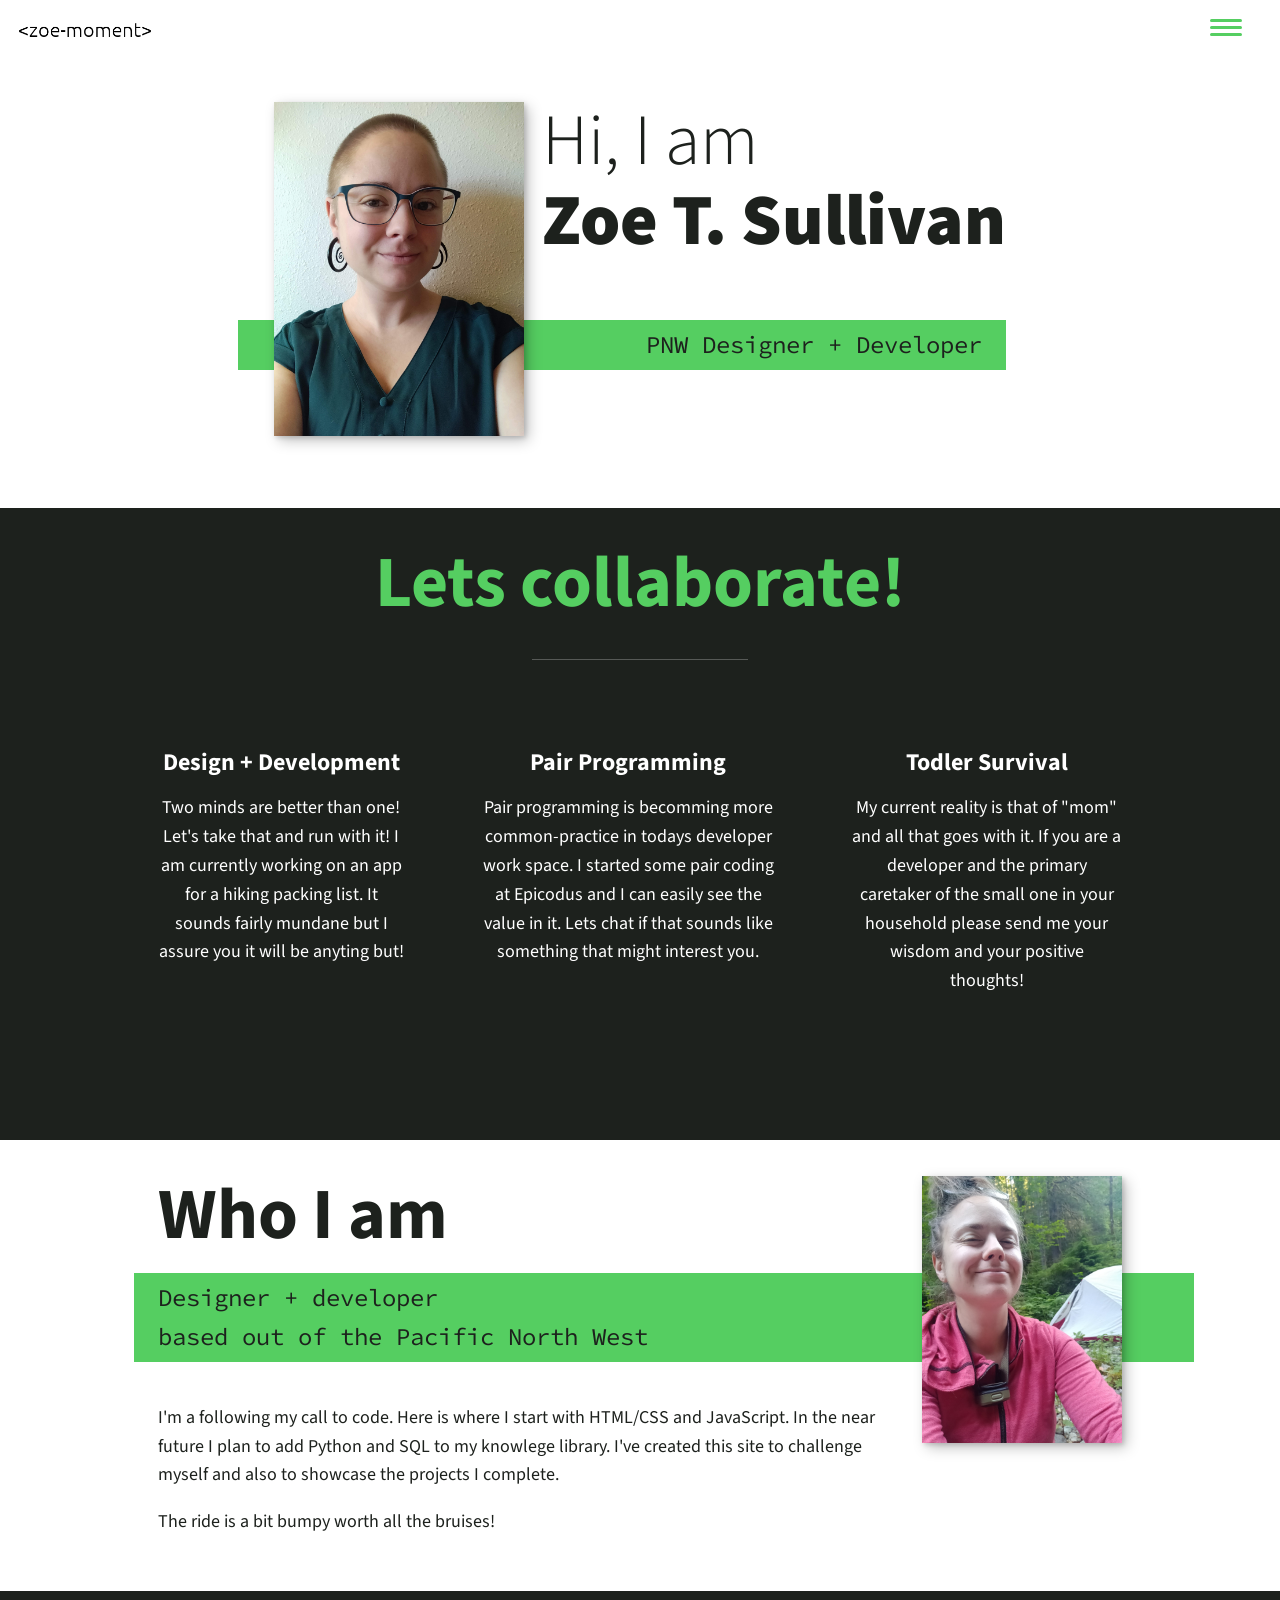
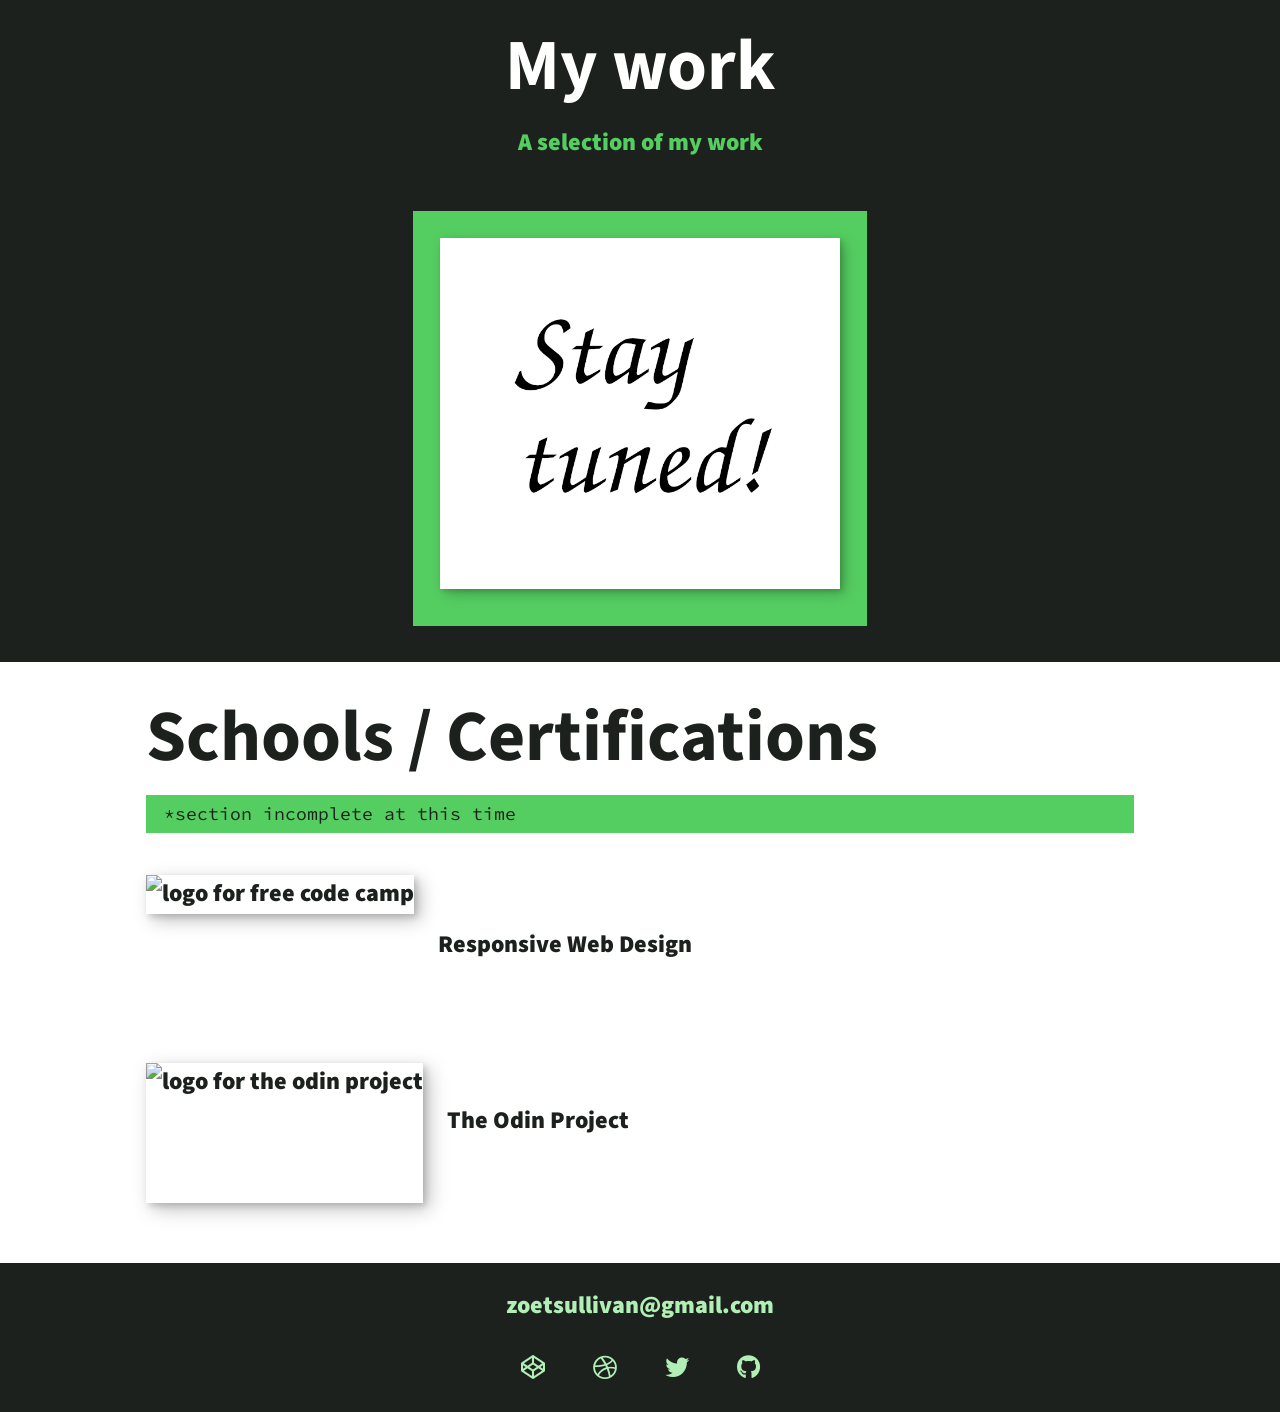
==== commit f314f86b: "remove grid from edu section" ====
--- a/index.html
+++ b/index.html
@@ -148,27 +148,32 @@
 
 
 
-      <!-- About Me -->
-      <section class="about-me about-me--edu" id="edu">
-        <h2 class="section__title section__title--about" id="sc">Schools/Certifications</h2>
-        <p class="section__subtitle section__subtitle--about">*section incomplete at this time</p>
-
-        <div class="about-me__body">
-        <img src="https://www.theodinproject.com/apple-touch-icon.png" 
-        alt="logo for the odin project"
-        class="section__img section__img--edu">
-        <p><a href="https://www.theodinproject.com/" class="section__subtitle">The Odin Project</a></p>
-      </div>
-      <div>
-        <img src="https://www.freecodecamp.org/icons/icon-144x144.png?v=6cba562cbd10e31af925a976f3db73f7"
-          alt="logo for free code camp"
-          class="section__img section__img--edu">
-        <p><a href="https://www.freecodecamp.org/" class="section__subtitle">Free Code Camp</a></p>
-      </div>
-    </div>
-
-
-        <img src="assets/img/tbd.png" class="edu__img" alt="#">
+      <!-- Education -->
+      <section class="section__edu" id="edu">
+        <h2 class="section__title section__title--edu">Schools / Certifications</h2>
+        <p class="section__subtitle section__subtitle--edu">*section incomplete at this time</p>
+
+        <div class="edu__body">
+          <a class="section__img section__img--edu edu__link" href="https://www.freecodecamp.org/" target="_blank">
+            <img class="section__img section__img--edu" src="https://www.freecodecamp.org/icons/icon-144x144.png" alt="logo for free code camp">
+          </a>
+
+          <div class="edu__body--cert">
+            <a href="https://www.freecodecamp.org/certification/zoe-moment/responsive-web-design" class="section__subtitle edu__link" target="_blank">
+              Responsive Web Design
+            </a>
+          </div>
+          
+        </div>
+      
+
+        <div class="edu__body">
+          <img class="section__img section__img--edu edu__link" src="https://www.theodinproject.com/apple-touch-icon.png" alt="logo for the odin project">
+          <div class="edu__body--cert">
+            <a class="section__subtitle edu__link" href="https://www.theodinproject.com/">The Odin Project</a></p>
+          </div>
+        </div>
+
       </section>
 
 
--- a/assets/css/styles.css
+++ b/assets/css/styles.css
@@ -72,7 +72,7 @@
 
 
 /* TYPOGRAPHY
---- TITLES */
+--- TITLES/SUBTITLES */
 
 .section__title {
   margin: 0;
@@ -87,17 +87,14 @@
   display: block;
 }
 
-
-/* TYPOGRAPHY
---- SUBTITLES */
-
 .section__subtitle {
   margin: 0;
   font-size: var(--fs-h3);
 }
 
 .section__subtitle--intro,
-.section__subtitle--about {
+.section__subtitle--about, 
+.section__subtitle--edu {
   background: var(--clr-accent);
   padding: .25em 1em;
   font-family: var(--ff-secondary);
@@ -440,13 +437,6 @@
   margin: 0 auto;
 }
 
-.about-me--edu {
-  max-width: 100%; /* ADDED FOR SM SCREEN OVERFLOW */
-  font-size: var(--fs-body);
-}
-.about-me--edu h2 {
-  font-size: 2rem; /* ADDED FOR SM SCREEN OVERFLOW */
-}
 
 .about-me__img {
   box-shadow: var(--bs);
@@ -492,12 +482,67 @@
 
 /* SECTION
 --- EDU */
-
-
-
-
-
-
+.section__edu {
+  max-width: 90%;
+}
+
+.section__subtitle--edu {
+  max-width: 100%; /* ADDED FOR SM SCREEN OVERFLOW */
+  font-size: var(--fs-body);
+  position: relative;
+}
+.section__img--edu {
+  height: 140px;
+  min-width: 140px;
+}
+
+
+.edu__body {
+  display: flex;
+  flex-direction: row;
+  align-items: center;
+  align-content: center;
+  gap: 1em;
+  padding: 1em;
+}
+
+.edu__body {
+  font-size: var(--fs-h3);
+  font-weight: var(--fw-bold);
+  min-width: 100%;
+  margin: auto 0;
+  padding: 1em 0;
+  text-align: center;
+  color: #000000;
+  color: var(--clr-dark);
+}
+
+.edu__body a { 
+  color: inherit;
+  text-decoration: none;
+}
+
+.edu__link:hover {
+  text-decoration: underline;
+}
+
+.edu__link:hover {
+  opacity: .7;
+  color: var(--clr-accent-n);
+}
+
+@media (min-width: 800px) {
+  .edu__body {
+    align-content: flex-start;
+  }
+
+  .section__edu {
+    max-width: 100%;
+    min-width: 80%;
+    margin-right: auto;
+    margin-left: auto;
+  }
+}
 
 /* SECTION
 --- PROJECTS */
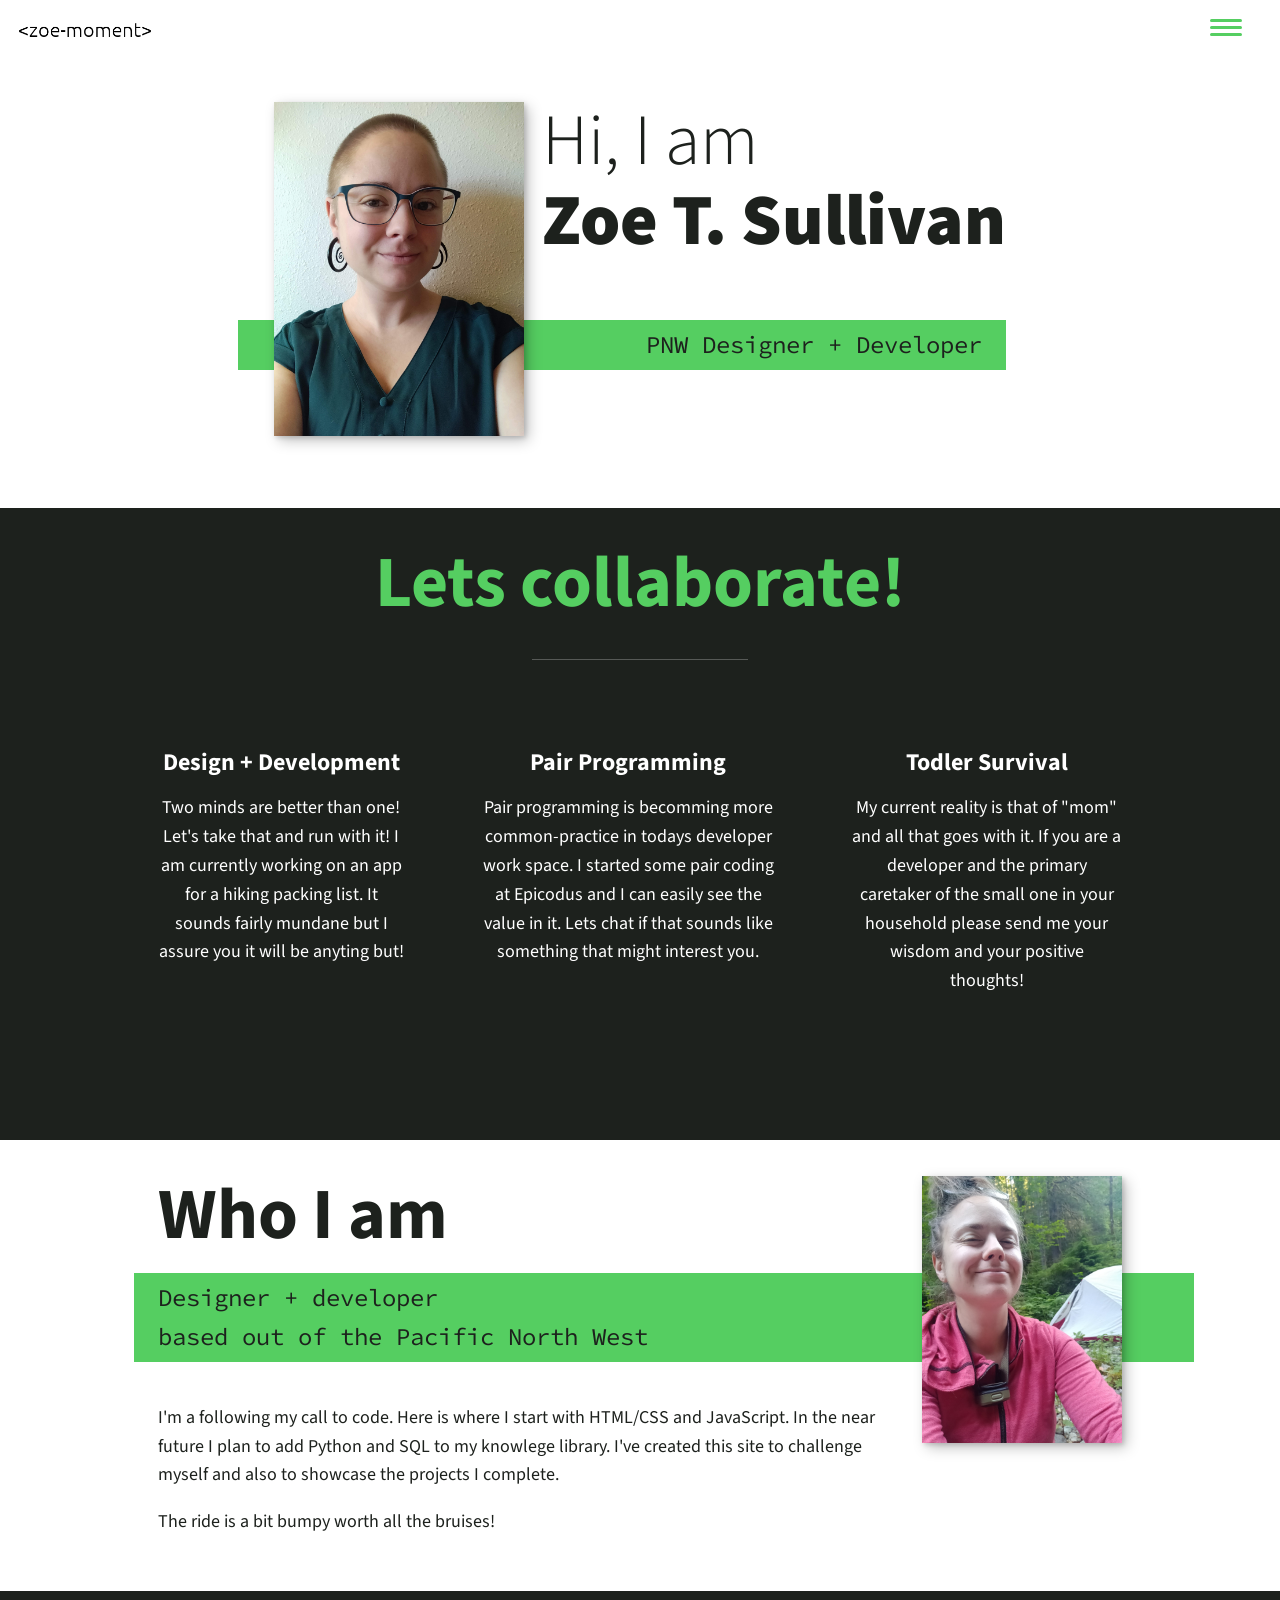
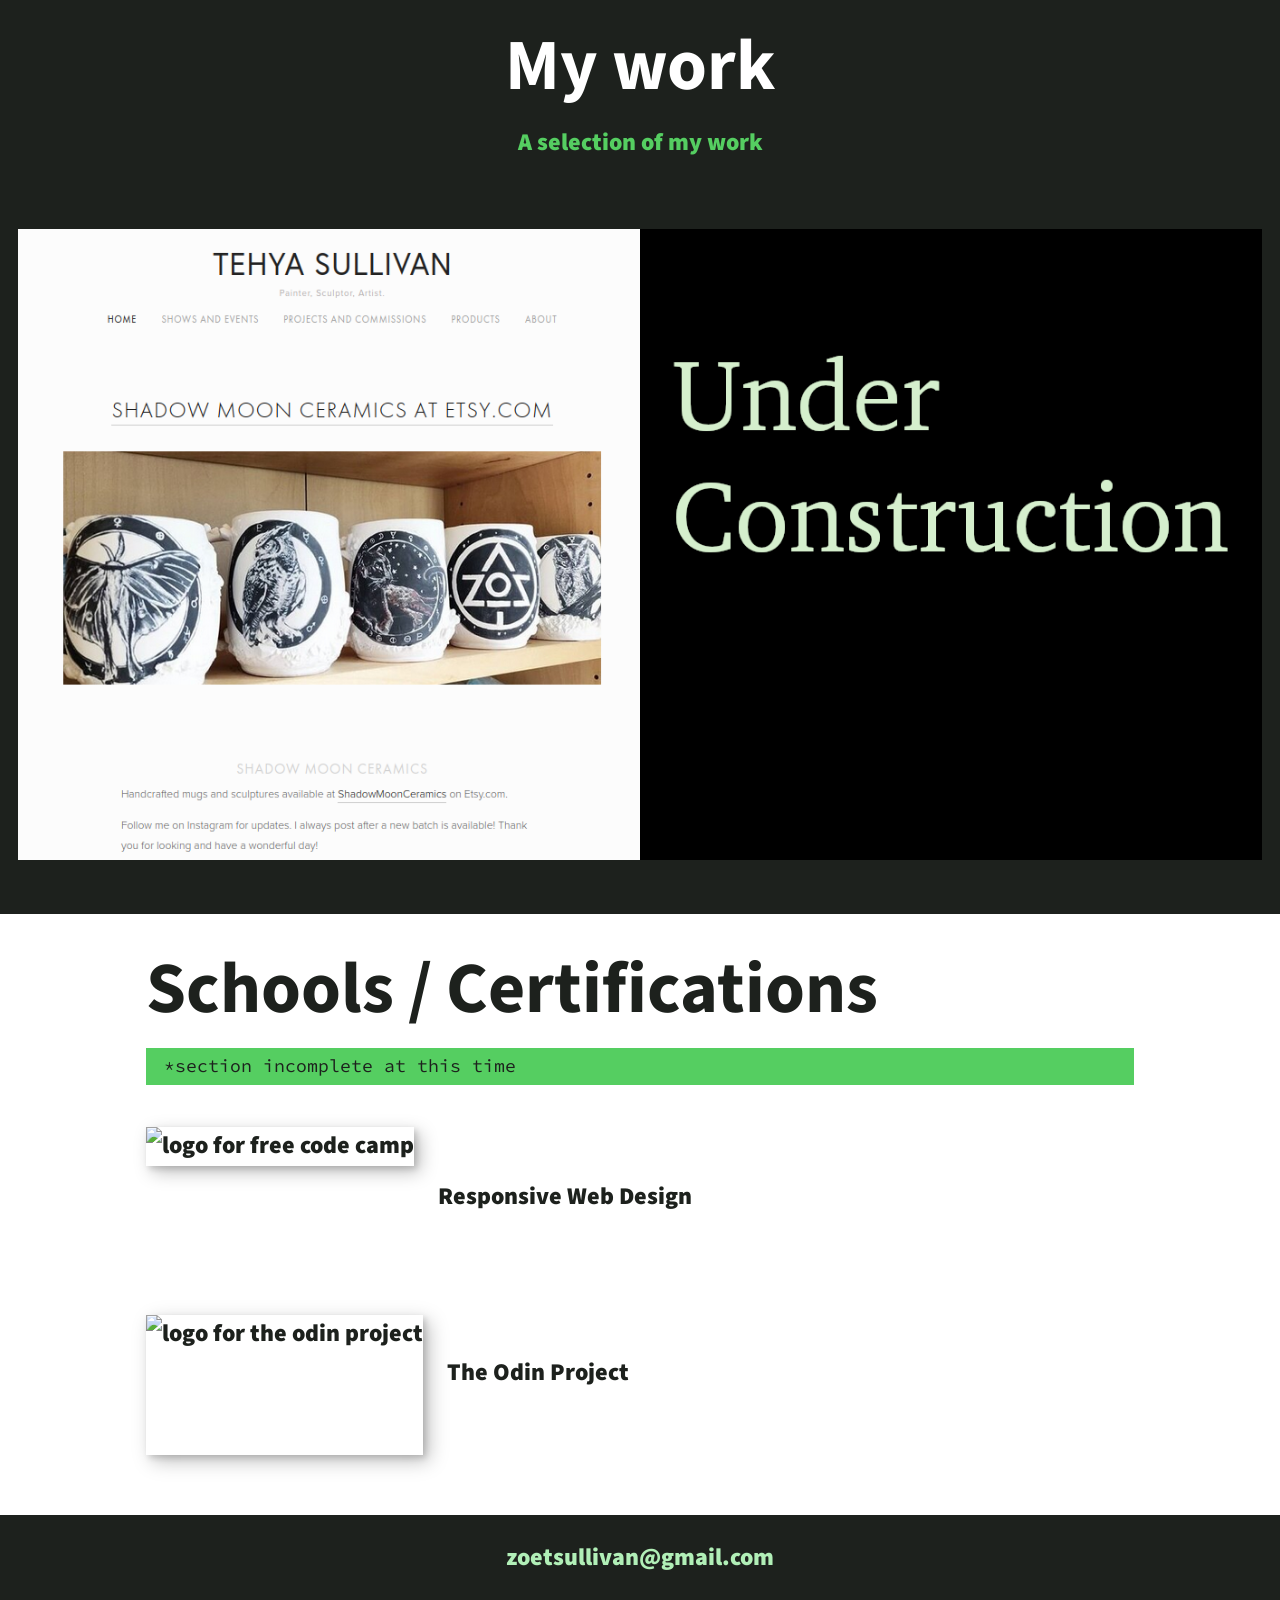
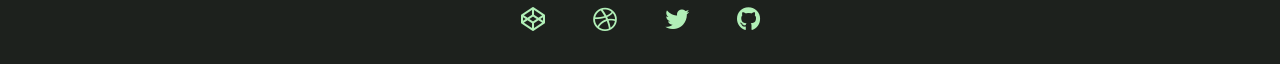
==== commit db16a0ba: "add img of shadowmoonceramics to portfolio" ====
--- a/index.html
+++ b/index.html
@@ -108,30 +108,31 @@
       <section class="my-work" id="work">
         <h2 class="section__title section__title--work">My work</h2>
         <p class="section__subtitle section__subtitle--work">A selection of my work</p>
+
+
         <div class="portfolio">
+          <a href="https://tehyasullivan.com/" class="portfolio__item">
+            <img src="assets/img/portfolio__smc--index.png" alt="front page of Shadow Moon Ceramics.com" class="portfolio__img">
+          </a>
+
+
           <a href="#" class="portfolio__item">
-            <img src="assets/img/tbd.png" alt="" class="portfolio__img">
-          </a>
-          <!--
-          <div class="portfolio__item">
-            <h3><strong>Tehya Sullivan</strong></h3>
-            <p><em>Website managed from 2016 to present. 
-              Page hosted and built on Squarespace.com</em></p>
-            <p>Tehya Sullivan is a mixed medium artist from Seattle. 
-              Her website has gone through multiple iterations
-              since it's inception in 2016.</p>
-            <a href="https://tehyasullivan.com/">ShadowMoon Ceramics</a>
-            </div>
+            <img src="assets/img/tbd2.png" alt="#" class="portfolio__img">
+          </a>
+
+        </div>
+<!--
+          <div>
+            <h3>The Odin Project</h3>
+            <p>Assignment from the Odin Project</p>
+            <a href="https://zoe-moment.github.io/odin-recipes/">
+              Odin Recipes
+              <img src="img/tbd.png" alt="" class="portfolio__img">
+            </a>
+
+          </div>
           
-          
-          <a href="#" class="portfolio__item">
-            h3 class="box4-title"><strong>Portfolio Project</strong></h3>
-            <p><em>Website managed from 2021 to present. Hosted via GHPages</em></p>
-            <p>Prortfolio completed per instruction from Epicodus</p>
-              <a href="https://zoe-moment.github.io/portfolio/">My Profile Page</a>
-          </a>
-          
-          <a href="#" class="portfolio__item">
+            <a href="#" class="portfolio__item">
             <img src="img/tbd.png" alt="" class="portfolio__img">
           </a>
           
--- a/assets/css/styles.css
+++ b/assets/css/styles.css
@@ -477,6 +477,8 @@
   .about-me--edu h2 {
     font-size: var(--fs-h2); /* ADDED FOR SM SCREEN OVERFLOW */
   }
+
+
 }
 
 
@@ -585,14 +587,17 @@
   background-color: var(--clr-accent);
   overflow: hidden;
   max-width: fit-content; /* LINE ADDED FOR SINGLE PROJECT */
-  padding: 1.5em; /* LINE ADDED FOR SINGLE PROJECT */
+  padding: 0; /* LINE ADDED FOR SINGLE PROJECT */
   margin-right: auto; /* LINE ADDED FOR SINGLE PROJECT */
   margin-left: auto; /* LINE ADDED FOR SINGLE PROJECT */
+  margin-top: 1em;
+  margin-bottom: 1em;
 } 
 
+
 .portfolio__img {
-  width: 100%;
-  max-width: 400px; /* LINE ADDED FOR SINGLE PROJECT */
+  height: 100%;
+
   overflow: hidden;
   transition: 
     transform 750ms cubic-bezier(.5, 0, .5, 1),
@@ -605,8 +610,8 @@
 
 .portfolio__img:hover,
 .portfolio__item:focus .portfolio__img {
-  transform: scale(1.2);
-  opacity: .5;
+  transform: scale(1.3);
+  opacity: .8;
 }
 
 
@@ -625,9 +630,6 @@
   margin-left: auto;
   margin-right: auto;
 }
-
-
-
 
 
 
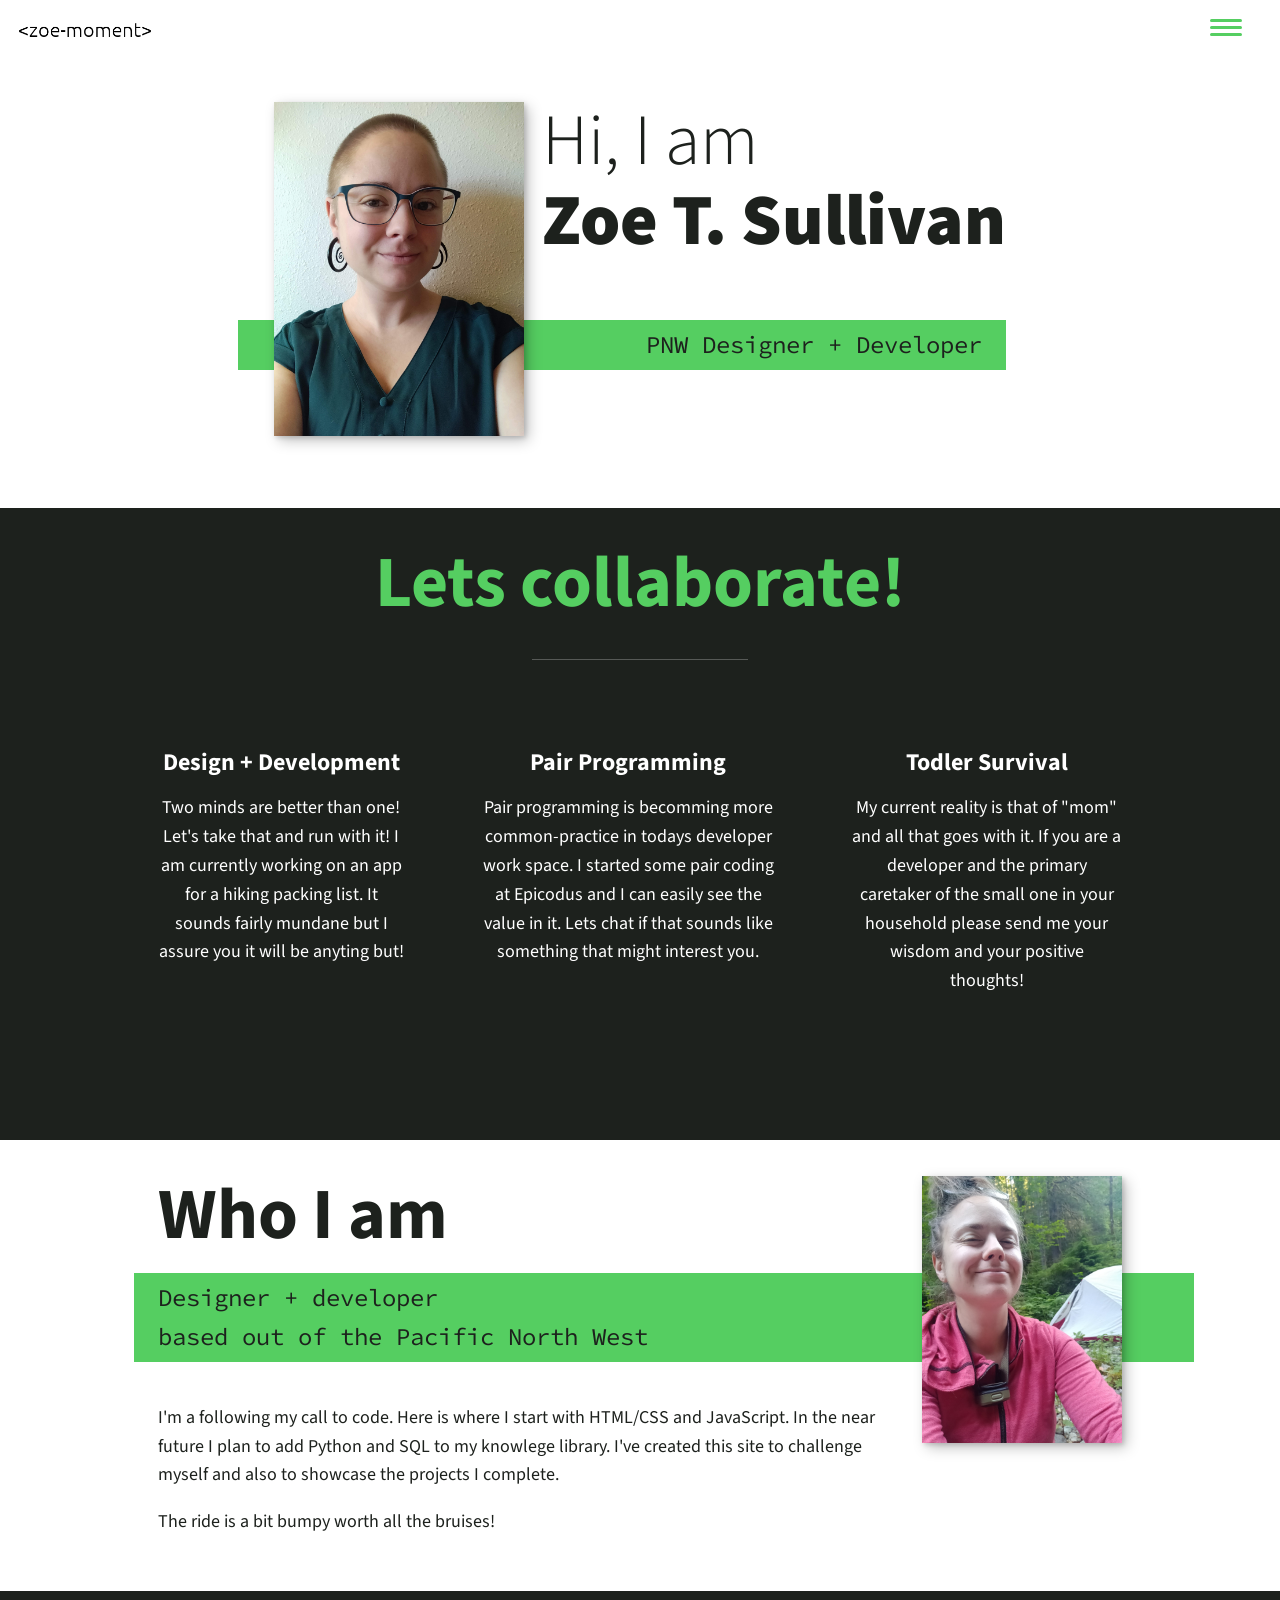
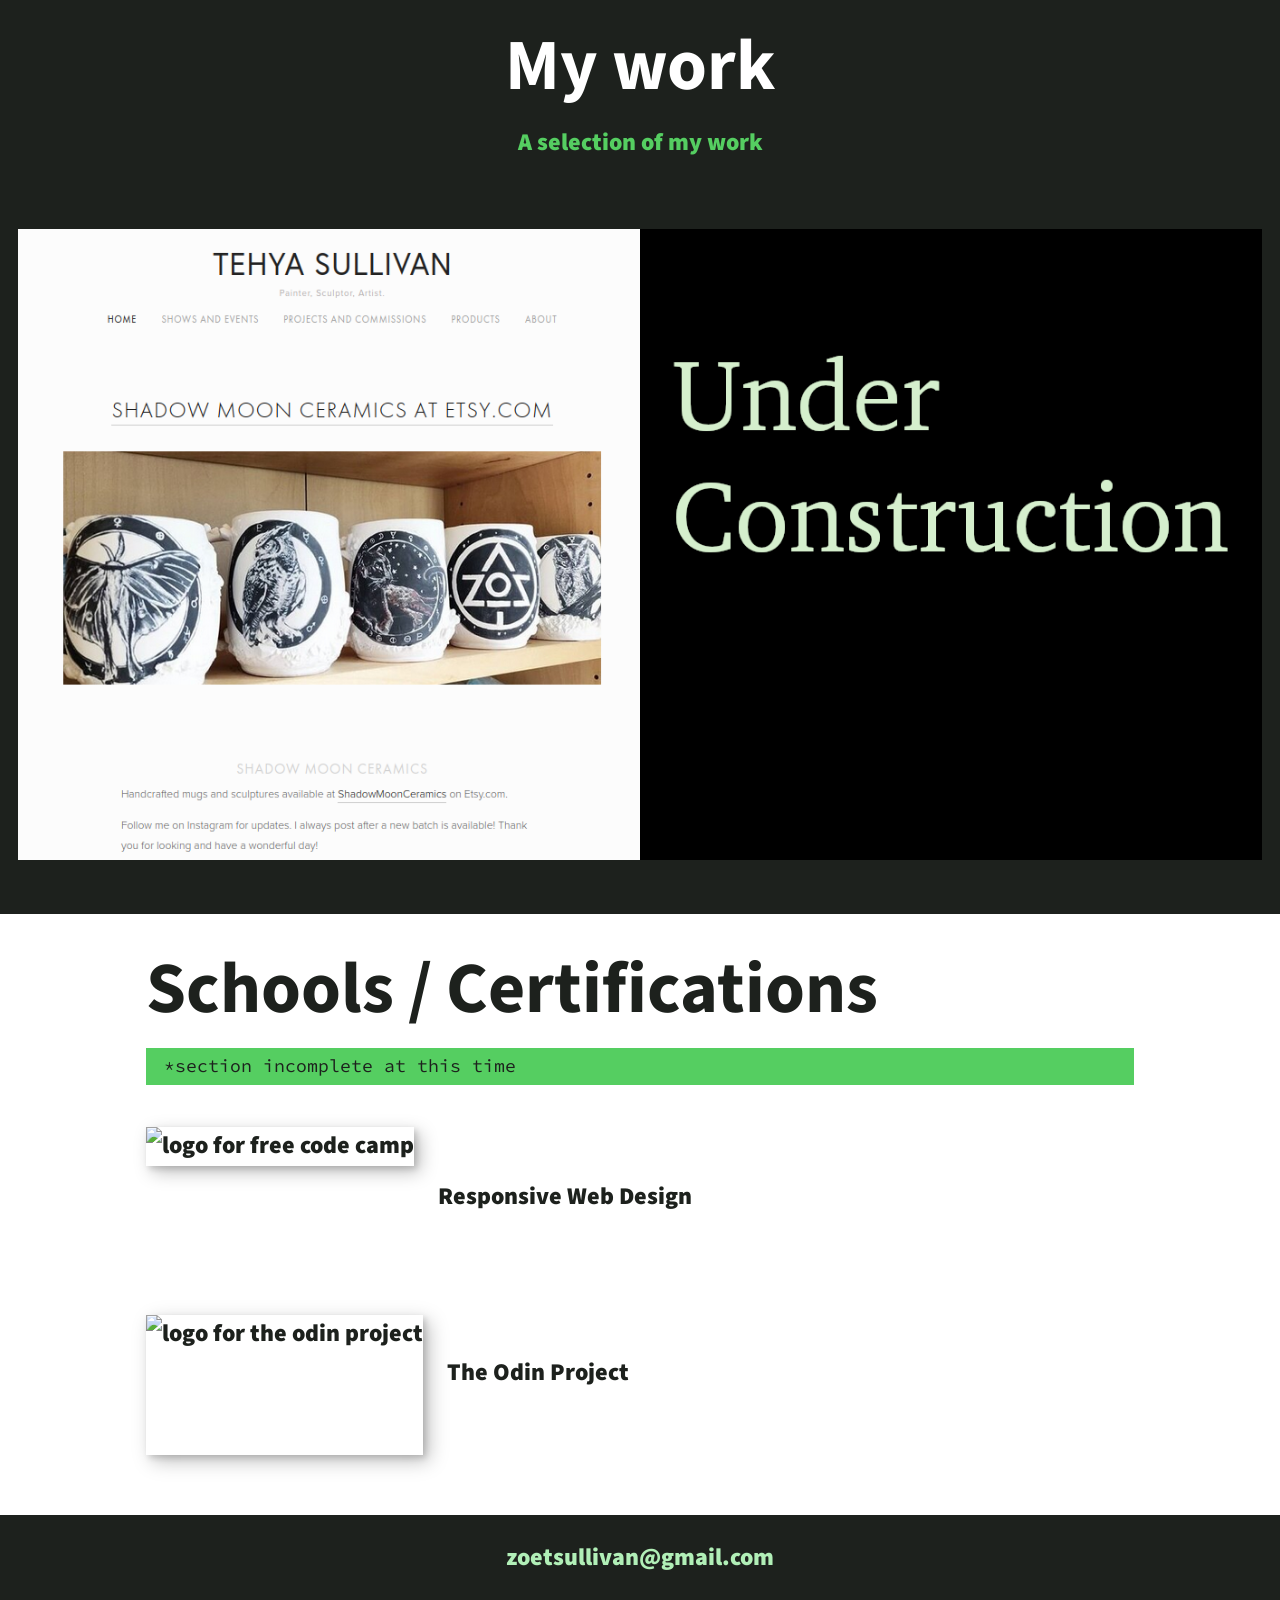
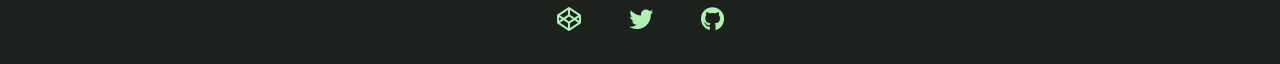
==== commit 1cf2ff6a: "rm dribble favcon" ====
--- a/index.html
+++ b/index.html
@@ -245,18 +245,21 @@
               <i class="fab fa-codepen"></i>
             </a>
           </li>
+          <!--
+
           <li class="social-list__item">
             <a class="social-list__link" href="http://dribbble.com">
               <i class="fab fa-dribbble"></i>
             </a>
           </li>
-          <li class="social-list__item">
-            <a class="social-list__link" href="https://twitter.com">
+          -->
+          <li class="social-list__item">
+            <a class="social-list__link" href="https://twitter.com/zoe_moment">
               <i class="fab fa-twitter"></i>
             </a>
           </li>
           <li class="social-list__item">
-            <a class="social-list__link" href="https://github.com">
+            <a class="social-list__link" href="https://github.com/zoe-moment">
               <i class="fab fa-github"></i>
             </a>
           </li>
